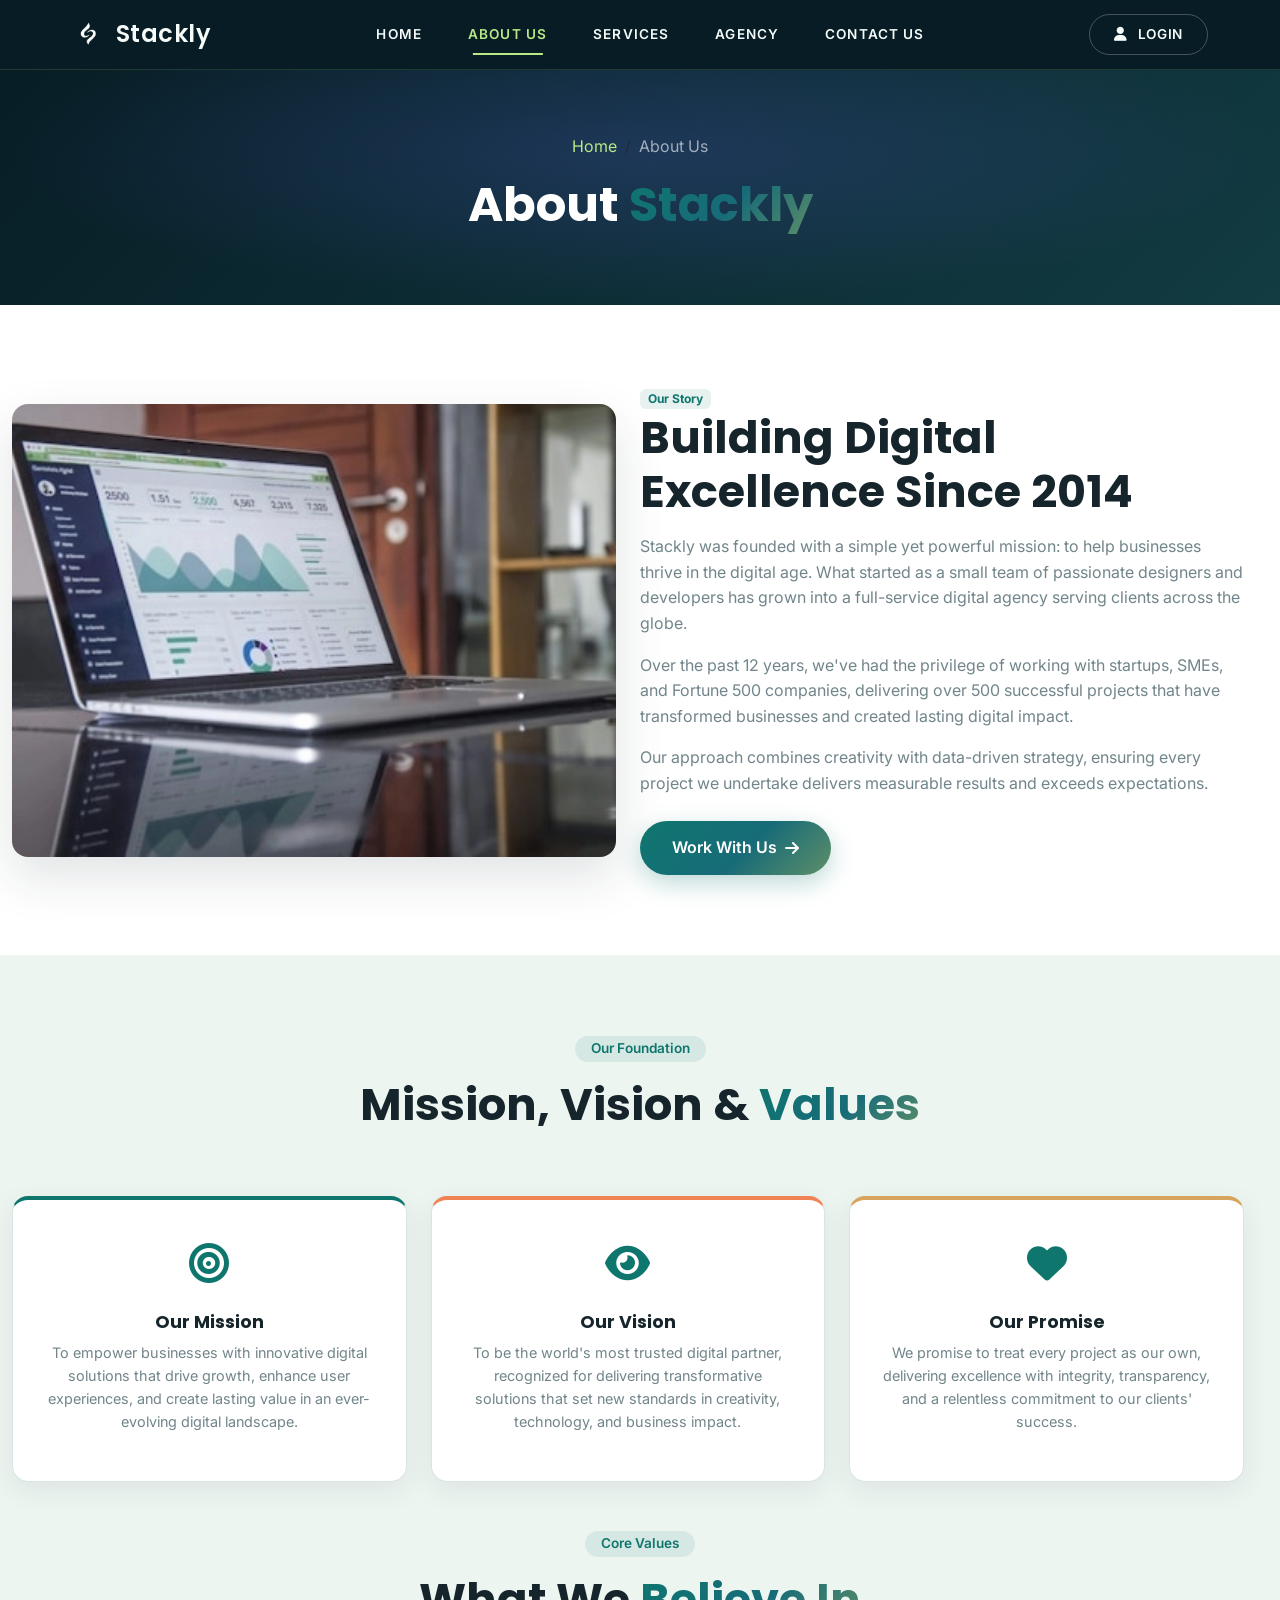
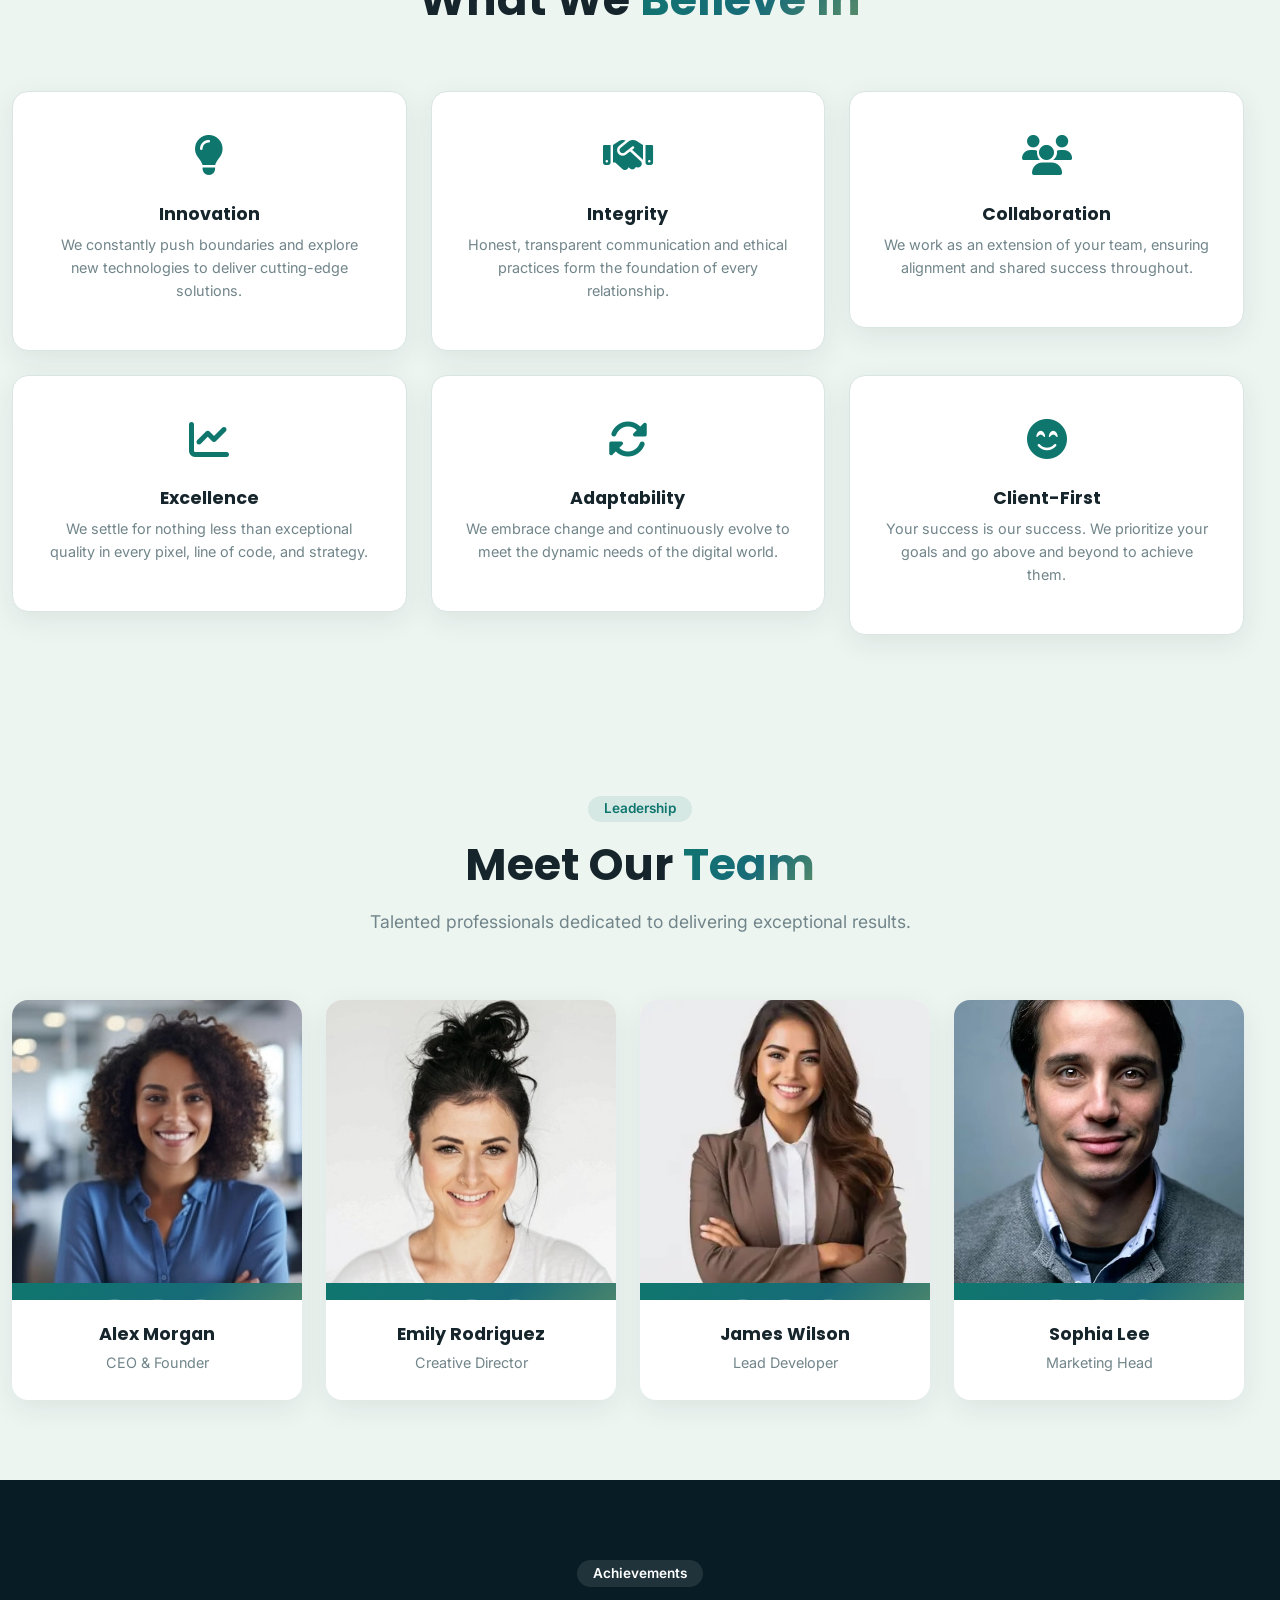
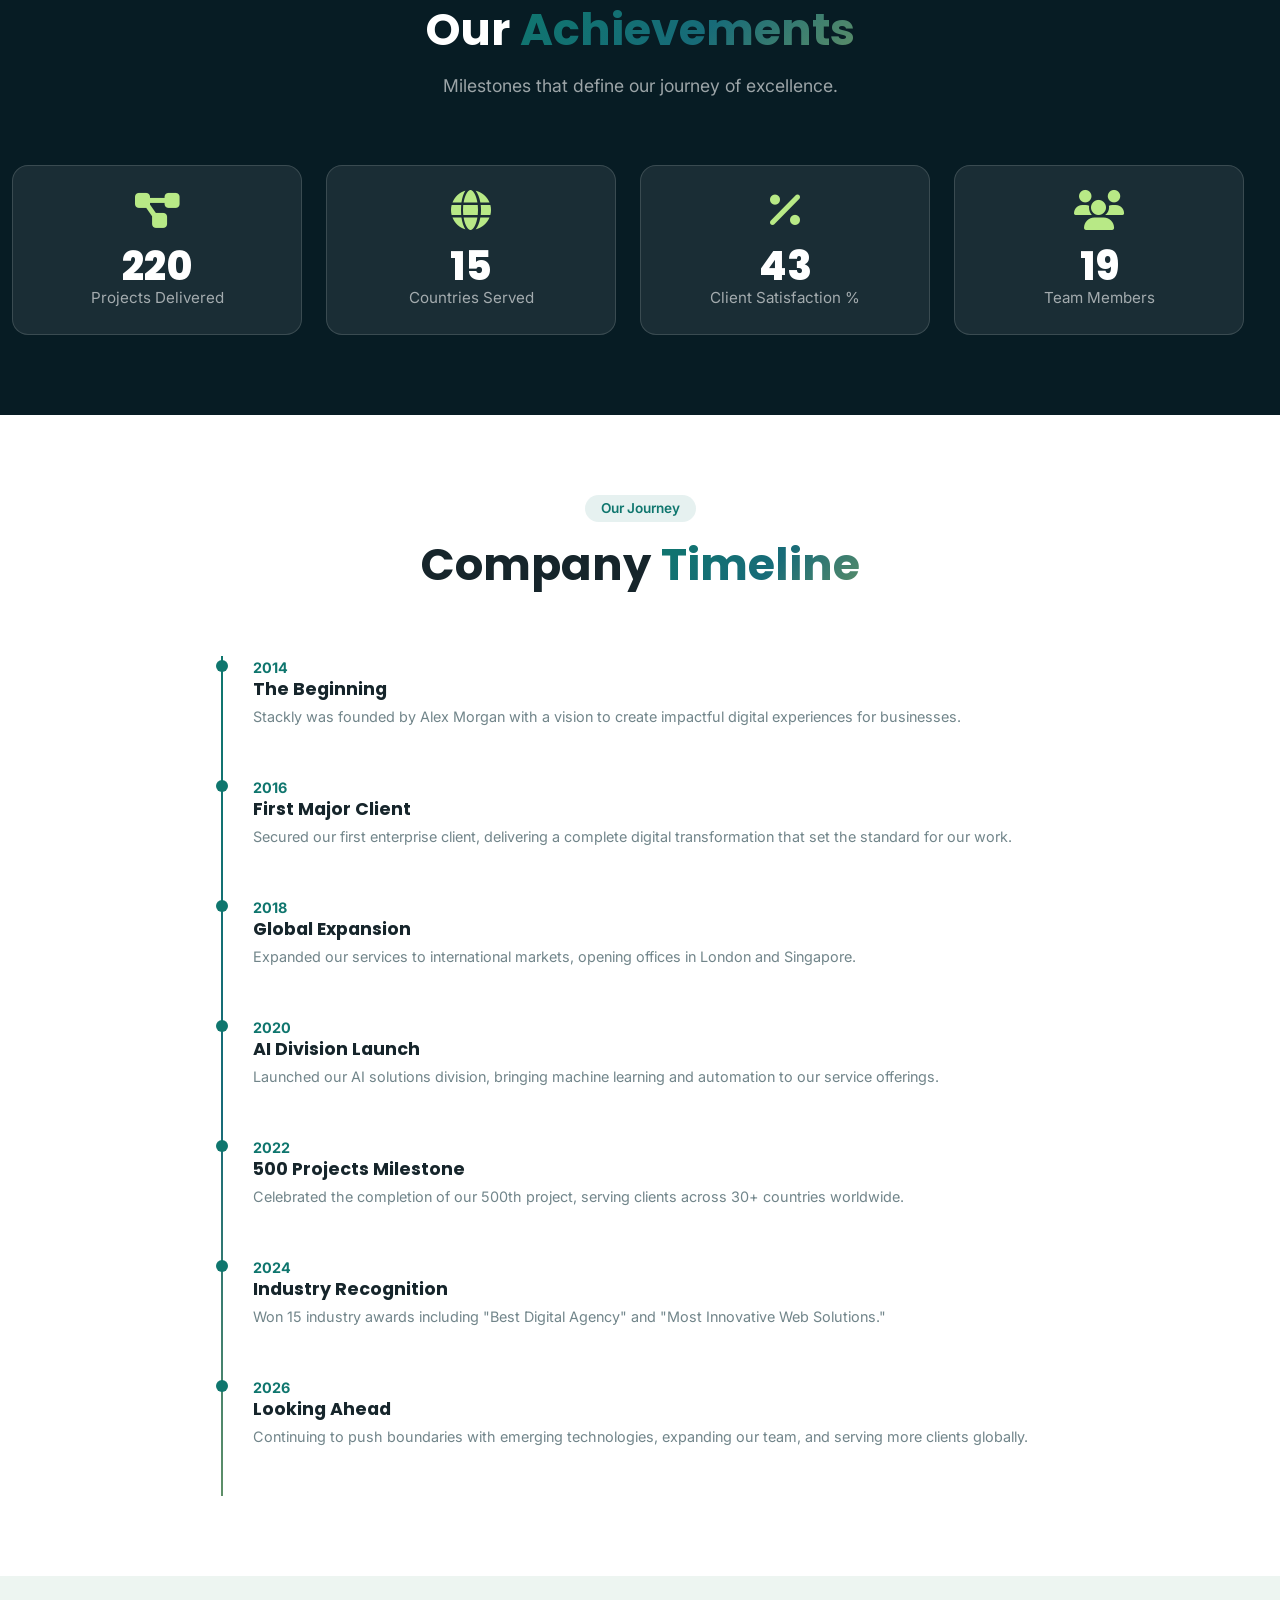
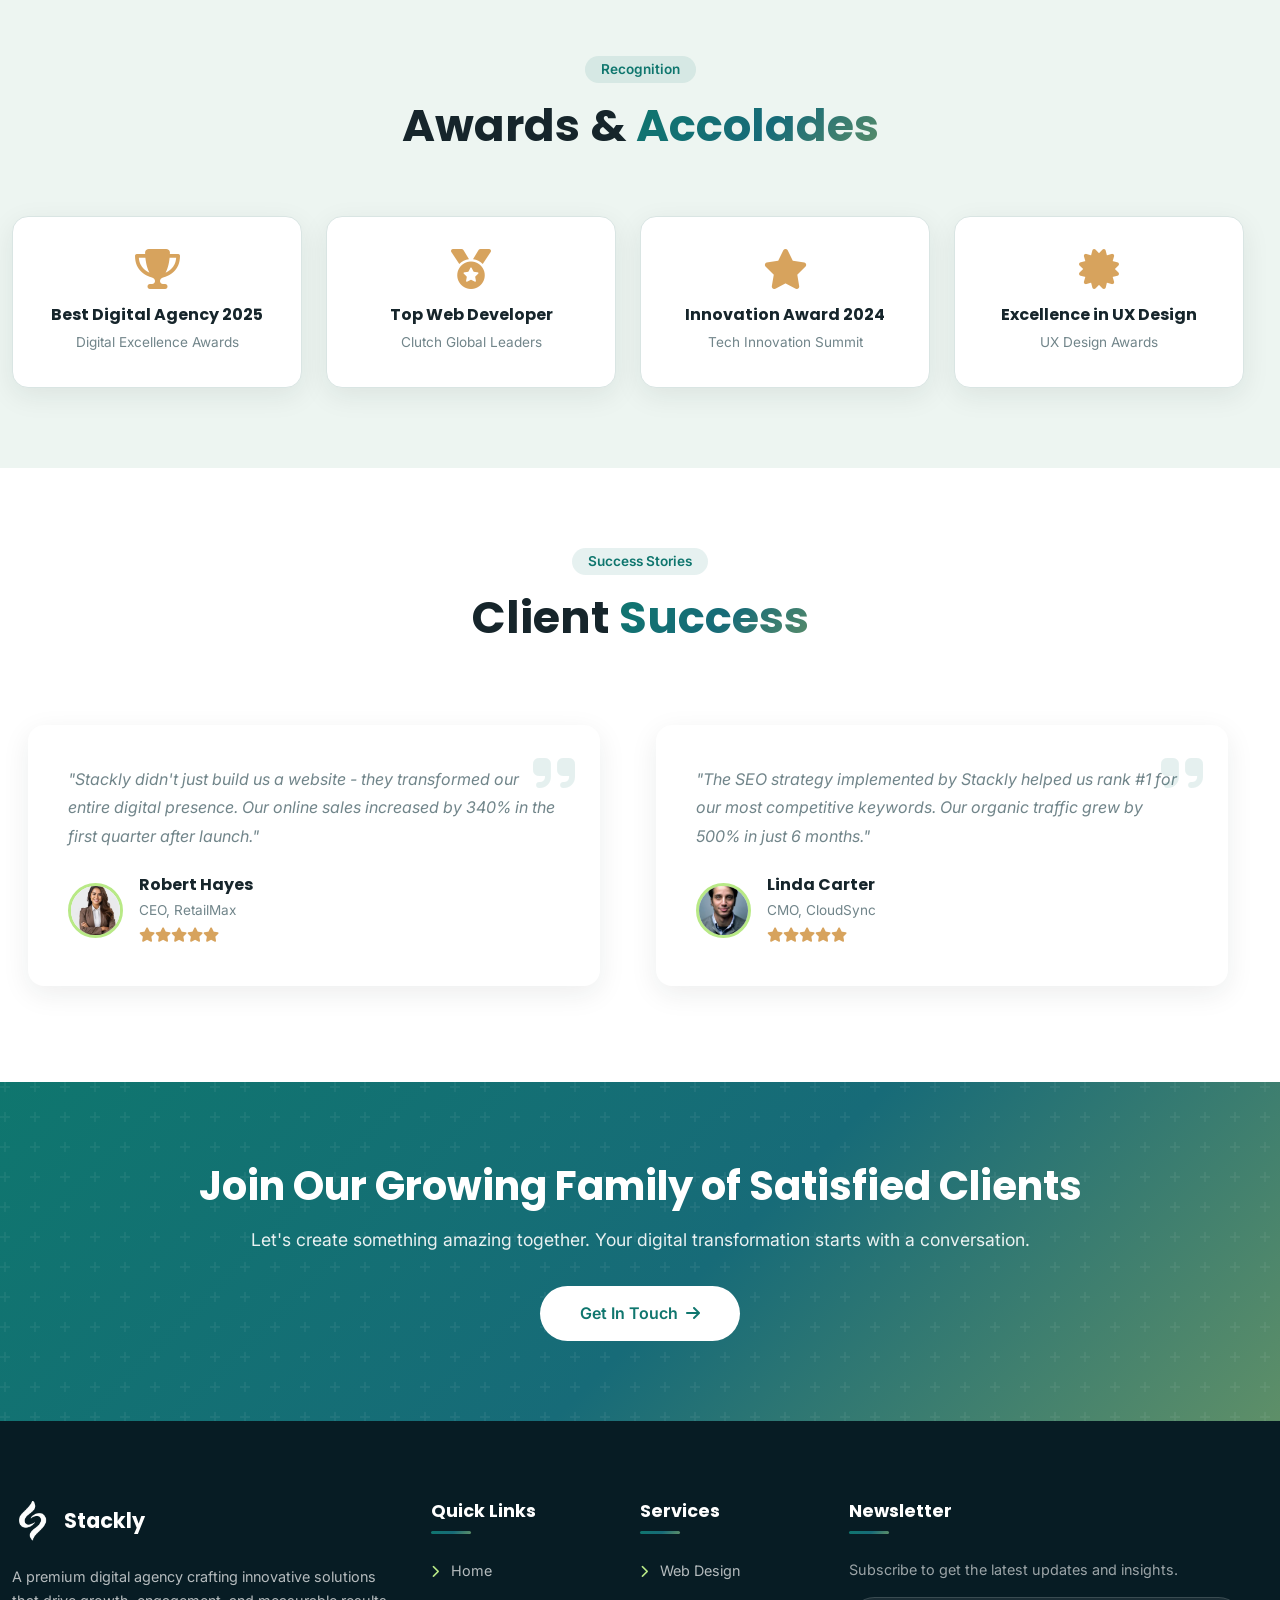
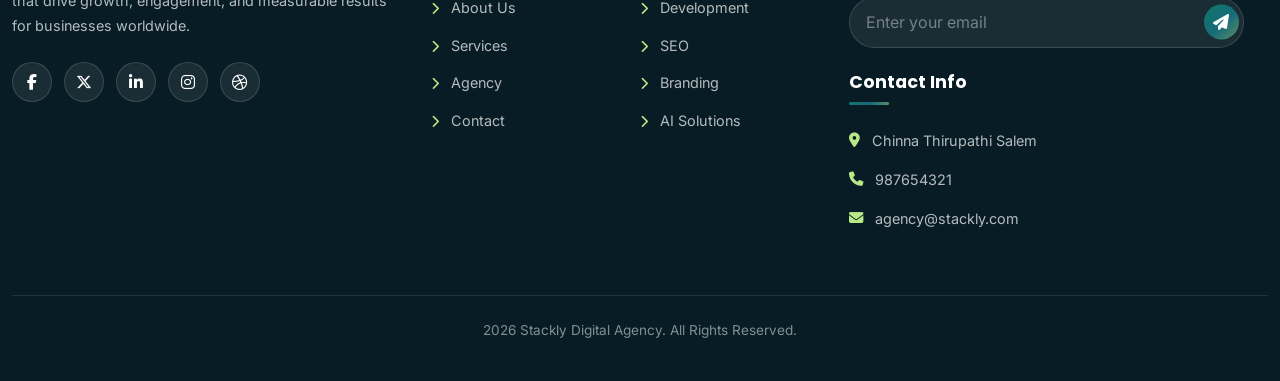
==== about.html @ e08be0d4 "Add files via upload" ====
<!DOCTYPE html>
<html lang="en">
<head>
  <meta charset="UTF-8">
  <meta name="viewport" content="width=device-width, initial-scale=1.0">
  <title>About Us - Stackly Digital Agency</title>
  <meta name="description" content="Learn about Stackly Digital Agency - our story, mission, vision, values, and the team behind our success.">
  <link rel="preconnect" href="https://fonts.googleapis.com">
  <link rel="preconnect" href="https://fonts.gstatic.com" crossorigin>
  <link href="https://fonts.googleapis.com/css2?family=Inter:wght@300;400;500;600;700&family=Poppins:wght@400;500;600;700;800;900&display=swap" rel="stylesheet">
  <link href="https://cdn.jsdelivr.net/npm/bootstrap@5.3.2/dist/css/bootstrap.min.css" rel="stylesheet">
  <link rel="stylesheet" href="https://cdnjs.cloudflare.com/ajax/libs/font-awesome/6.5.1/css/all.min.css">
  <link rel="stylesheet" href="style.css">
  <link rel="stylesheet" href="responsive.css">
  <link rel="stylesheet" href="header.css">
<!-- <base target="_blank"> -->
</head>
<body>

  <!-- Preloader -->
  <div class="preloader">
    <div class="preloader-spinner"></div>
    <div class="preloader-text">STACKLY</div>
  </div>

  <!-- Scroll Progress Bar -->
  <div class="scroll-progress" style="position:fixed;top:0;left:0;height:3px;background:var(--gradient-1);z-index:1001;width:0%;transition:width 0.1s;"></div>

  <!-- Navigation -->
  <header class="site-header" id="siteHeader">
  <div class="header-container">
    <!-- Logo -->
    <a href="index.html" class="header-logo">
      <img src="logoo.webp" alt="Stackly Logo">
      <span class="header-logo-text">Stackly</span>
    </a>

    <!-- Desktop Navigation -->
     <nav class="desktop-nav-wrapper">
      <ul class="header-nav">
        <li class="header-nav-item"><a href="index.html" class="header-nav-link">Home</a></li>
        <li class="header-nav-item"><a href="about.html" class="header-nav-link">About Us</a></li>
        <li class="header-nav-item"><a href="service.html" class="header-nav-link">Services</a></li>
        <!-- <li class="header-nav-item"><a href="blog.html" class="header-nav-link">Blog</a></li> -->
                <li class="header-nav-item"><a href="agency.html" class="header-nav-link">Agency</a></li>

        <li class="header-nav-item"><a href="contact.html" class="header-nav-link">Contact Us</a></li>
      </ul>
    </nav>

    <!-- Right Side: Email + Login -->
    <div class="header-right">
      <!-- <a href="404.html" class="header-email">
        <i class="fas fa-envelope"></i>
        <span>info@stackly.com</span>
      </a> -->
      <a href="login.html" class="header-login">
        <i class="fas fa-user"></i>
        <span>Login</span>
      </a>
    </div>

    <!-- Hamburger Button -->
    <button class="hamburger-btn" id="hamburgerBtn" aria-label="Open Menu" aria-expanded="false">
      <span></span>
      <span></span>
      <span></span>
    </button>
  </div>
</header>

<!-- Mobile Overlay -->
<div class="mobile-overlay" id="mobileOverlay"></div>

<!-- Mobile Navigation Panel -->
<aside class="mobile-nav" id="mobileNav" aria-hidden="true">
  <div class="mobile-nav-header">
    <a href="index.html" class="mobile-nav-logo">
      <img src="logoo.webp" alt="Stackly Logo">
      <span>Stackly</span>
    </a>
    <button class="mobile-nav-close" id="mobileNavClose" aria-label="Close Menu">
      <i class="fas fa-times"></i>
    </button>
  </div>
   <ul class="mobile-nav-list">
    <li class="mobile-nav-item"><a href="index.html" class="mobile-nav-link">Home</a></li>
    <li class="mobile-nav-item"><a href="about.html" class="mobile-nav-link">About Us</a></li>
    <li class="mobile-nav-item"><a href="service.html" class="mobile-nav-link">Services</a></li>
    <li class="mobile-nav-item"><a href="agency.html" class="mobile-nav-link">Agency</a></li>
    <li class="mobile-nav-item"><a href="contact.html" class="mobile-nav-link">Contact Us</a></li>
  </ul>
  <div class="mobile-nav-actions">
    <!-- <a href="404.html" class="mobile-nav-email">
      <i class="fas fa-envelope"></i>
      <span>info@stackly.com</span>
    </a> -->
    <a href="login.html" class="mobile-nav-login">
      <i class="fas fa-user"></i>
      <span>Login</span>
    </a>
  </div>
</aside>

  <!-- Page Header -->
  <section class="page-header">
    <div class="container">
      <nav aria-label="breadcrumb">
        <ol class="breadcrumb">
          <li class="breadcrumb-item"><a href="index.html">Home</a></li>
          <li class="breadcrumb-item active" aria-current="page">About Us</li>
        </ol>
      </nav>
      <h1>About <span class="text-gradient">Stackly</span></h1>
    </div>
  </section>

  <!-- Company Story Section -->
  <section class="about-story section-padding">
    <div class="container">
      <div class="row align-items-center">
        <div class="col-lg-6 reveal-left">
          <div class="story-img">
            <img src="2img.webp" alt="Our Team Working">
          </div>
        </div>
        <div class="col-lg-6 reveal-right">
          <span class="badge">Our Story</span>
          <h2 class="section-title" style="text-align:left;">Building Digital Excellence Since 2014</h2>
          <p style="color:var(--gray);margin-bottom:1rem;">Stackly was founded with a simple yet powerful mission: to help businesses thrive in the digital age. What started as a small team of passionate designers and developers has grown into a full-service digital agency serving clients across the globe.</p>
          <p style="color:var(--gray);margin-bottom:1rem;">Over the past 12 years, we've had the privilege of working with startups, SMEs, and Fortune 500 companies, delivering over 500 successful projects that have transformed businesses and created lasting digital impact.</p>
          <p style="color:var(--gray);margin-bottom:1.5rem;">Our approach combines creativity with data-driven strategy, ensuring every project we undertake delivers measurable results and exceeds expectations.</p>
          <a href="404.html" class="btn-primary-glow ripple">Work With Us <i class="fas fa-arrow-right"></i></a>
        </div>
      </div>
    </div>
  </section>

  <!-- Mission, Vision, Values -->
  <section class="section-padding" style="background:var(--light);">
    <div class="container">
      <div class="section-header reveal">
        <span class="badge">Our Foundation</span>
        <h2 class="section-title">Mission, Vision & <span class="text-gradient">Values</span></h2>
      </div>
      <div class="row g-4 mb-5">
        <div class="col-md-4 reveal">
          <div class="values-card" style="border-top:4px solid var(--primary);">
            <div class="value-icon"><i class="fas fa-bullseye"></i></div>
            <h4>Our Mission</h4>
            <p>To empower businesses with innovative digital solutions that drive growth, enhance user experiences, and create lasting value in an ever-evolving digital landscape.</p>
          </div>
        </div>
        <div class="col-md-4 reveal">
          <div class="values-card" style="border-top:4px solid var(--accent);">
            <div class="value-icon"><i class="fas fa-eye"></i></div>
            <h4>Our Vision</h4>
            <p>To be the world's most trusted digital partner, recognized for delivering transformative solutions that set new standards in creativity, technology, and business impact.</p>
          </div>
        </div>
        <div class="col-md-4 reveal">
          <div class="values-card" style="border-top:4px solid var(--secondary);">
            <div class="value-icon"><i class="fas fa-heart"></i></div>
            <h4>Our Promise</h4>
            <p>We promise to treat every project as our own, delivering excellence with integrity, transparency, and a relentless commitment to our clients' success.</p>
          </div>
        </div>
      </div>
      <div class="section-header reveal">
        <span class="badge">Core Values</span>
        <h2 class="section-title">What We <span class="text-gradient">Believe In</span></h2>
      </div>
      <div class="row g-4 stagger-container">
        <div class="col-md-6 col-lg-4 stagger-item">
          <div class="values-card">
            <div class="value-icon"><i class="fas fa-lightbulb"></i></div>
            <h4>Innovation</h4>
            <p>We constantly push boundaries and explore new technologies to deliver cutting-edge solutions.</p>
          </div>
        </div>
        <div class="col-md-6 col-lg-4 stagger-item">
          <div class="values-card">
            <div class="value-icon"><i class="fas fa-handshake"></i></div>
            <h4>Integrity</h4>
            <p>Honest, transparent communication and ethical practices form the foundation of every relationship.</p>
          </div>
        </div>
        <div class="col-md-6 col-lg-4 stagger-item">
          <div class="values-card">
            <div class="value-icon"><i class="fas fa-users"></i></div>
            <h4>Collaboration</h4>
            <p>We work as an extension of your team, ensuring alignment and shared success throughout.</p>
          </div>
        </div>
        <div class="col-md-6 col-lg-4 stagger-item">
          <div class="values-card">
            <div class="value-icon"><i class="fas fa-chart-line"></i></div>
            <h4>Excellence</h4>
            <p>We settle for nothing less than exceptional quality in every pixel, line of code, and strategy.</p>
          </div>
        </div>
        <div class="col-md-6 col-lg-4 stagger-item">
          <div class="values-card">
            <div class="value-icon"><i class="fas fa-sync-alt"></i></div>
            <h4>Adaptability</h4>
            <p>We embrace change and continuously evolve to meet the dynamic needs of the digital world.</p>
          </div>
        </div>
        <div class="col-md-6 col-lg-4 stagger-item">
          <div class="values-card">
            <div class="value-icon"><i class="fas fa-smile-beam"></i></div>
            <h4>Client-First</h4>
            <p>Your success is our success. We prioritize your goals and go above and beyond to achieve them.</p>
          </div>
        </div>
      </div>
    </div>
  </section>

  <!-- Team Section -->
  <section class="team-section section-padding" id="team">
    <div class="container">
      <div class="section-header reveal">
        <span class="badge">Leadership</span>
        <h2 class="section-title">Meet Our <span class="text-gradient">Team</span></h2>
        <p class="section-subtitle">Talented professionals dedicated to delivering exceptional results.</p>
      </div>
      <div class="row g-4 stagger-container">
        <div class="col-md-6 col-lg-3 stagger-item">
          <div class="team-card">
            <div class="team-img">
              <img src="14.webp" alt="Alex Morgan">
              <div class="team-social">
                <a href="404.html"><i class="fab fa-linkedin-in"></i></a>
                <a href="404.html"><i class="fab fa-x-twitter"></i></a>
                <a href="404.html"><i class="fab fa-dribbble"></i></a>
              </div>
            </div>
            <div class="team-info">
              <h5>Alex Morgan</h5>
              <span>CEO & Founder</span>
            </div>
          </div>
        </div>
        <div class="col-md-6 col-lg-3 stagger-item">
          <div class="team-card">
            <div class="team-img">
              <img src="14img.webp" alt="Emily Rodriguez">
              <div class="team-social">
                <a href="404.html"><i class="fab fa-linkedin-in"></i></a>
                <a href="404.html"><i class="fab fa-x-twitter"></i></a>
                <a href="404.html"><i class="fab fa-dribbble"></i></a>
              </div>
            </div>
            <div class="team-info">
              <h5>Emily Rodriguez</h5>
              <span>Creative Director</span>
            </div>
          </div>
        </div>
        <div class="col-md-6 col-lg-3 stagger-item">
          <div class="team-card">
            <div class="team-img">
              <img src="asha.webp" alt="James Wilson">
              <div class="team-social">
                <a href="404.html"><i class="fab fa-linkedin-in"></i></a>
                <a href="404.html"><i class="fab fa-x-twitter"></i></a>
                <a href="404.html"><i class="fab fa-github"></i></a>
              </div>
            </div>
            <div class="team-info">
              <h5>James Wilson</h5>
              <span>Lead Developer</span>
            </div>
          </div>
        </div>
        <div class="col-md-6 col-lg-3 stagger-item">
          <div class="team-card">
            <div class="team-img">
              <img src="hum2.webp" alt="Sophia Lee">
              <div class="team-social">
                <a href="404.html"><i class="fab fa-linkedin-in"></i></a>
                <a href="404.html"><i class="fab fa-x-twitter"></i></a>
                <a href="404.html"><i class="fab fa-instagram"></i></a>
              </div>
            </div>
            <div class="team-info">
              <h5>Sophia Lee</h5>
              <span>Marketing Head</span>
            </div>
          </div>
        </div>
        <!-- <div class="col-md-6 col-lg-3 stagger-item">
          <div class="team-card">
            <div class="team-img">
              <img src="18.webp" alt="Marcus Johnson">
              <div class="team-social">
                <a href="404.html"><i class="fab fa-linkedin-in"></i></a>
                <a href="404.html"><i class="fab fa-twitter"></i></a>
                <a href="404.html"><i class="fab fa-github"></i></a>
              </div>
            </div>
            <div class="team-info">
              <h5>Marcus Johnson</h5>
              <span>Backend Architect</span>
            </div>
          </div>
        </div>
        <div class="col-md-6 col-lg-3 stagger-item">
          <div class="team-card">
            <div class="team-img">
              <img src="https://images.unsplash.com/photo-1438761681033-6461ffad8d80?w=300&h=400&fit=crop" alt="Olivia Chen">
              <div class="team-social">
                <a href="404.html"><i class="fab fa-linkedin-in"></i></a>
                <a href="404.html"><i class="fab fa-twitter"></i></a>
                <a href="404.html"><i class="fab fa-dribbble"></i></a>
              </div>
            </div>
            <div class="team-info">
              <h5>Olivia Chen</h5>
              <span>UX Researcher</span>
            </div>
          </div>
        </div>
        <div class="col-md-6 col-lg-3 stagger-item">
          <div class="team-card">
            <div class="team-img">
              <img src="https://images.unsplash.com/photo-1506794778202-cad84cf45f1d?w=300&h=400&fit=crop" alt="Daniel Kim">
              <div class="team-social">
                <a href="404.html"><i class="fab fa-linkedin-in"></i></a>
                <a href="404.html"><i class="fab fa-twitter"></i></a>
                <a href="404.html"><i class="fab fa-youtube"></i></a>
              </div>
            </div>
            <div class="team-info">
              <h5>Daniel Kim</h5>
              <span>SEO Specialist</span>
            </div>
          </div>
        </div>
        <div class="col-md-6 col-lg-3 stagger-item">
          <div class="team-card">
            <div class="team-img">
              <img src="https://images.unsplash.com/photo-1534528741775-53994a69daeb?w=300&h=400&fit=crop" alt="Ava Martinez">
              <div class="team-social">
                <a href="404.html"><i class="fab fa-linkedin-in"></i></a>
                <a href="404.html"><i class="fab fa-twitter"></i></a>
                <a href="404.html"><i class="fab fa-instagram"></i></a>
              </div>
            </div>
            <div class="team-info">
              <h5>Ava Martinez</h5>
              <span>Content Strategist</span>
            </div>
          </div>
        </div>
      </div> -->
    </div>
  </section>

  <!-- Achievements Section -->
  <section class="section-padding" style="background:var(--darker);color:white;">
    <div class="container">
      <div class="section-header reveal">
        <span class="badge" style="background:rgba(255,255,255,0.1);color:white;">Achievements</span>
        <h2 class="section-title">Our <span class="text-gradient">Achievements</span></h2>
        <p class="section-subtitle" style="color:rgba(255,255,255,0.6);">Milestones that define our journey of excellence.</p>
      </div>
      <div class="row g-4 stagger-container">
        <div class="col-md-6 col-lg-3 stagger-item">
          <div class="text-center p-4" style="background:var(--glass);border:1px solid var(--glass-border);border-radius:var(--radius);">
            <i class="fas fa-project-diagram" style="font-size:2.5rem;color:var(--primary-light);margin-bottom:1rem;"></i>
            <div class="stat-number counter" data-target="500" style="font-size:2.5rem;">0</div>
            <div style="color:rgba(255,255,255,0.6);font-size:0.95rem;">Projects Delivered</div>
          </div>
        </div>
        <div class="col-md-6 col-lg-3 stagger-item">
          <div class="text-center p-4" style="background:var(--glass);border:1px solid var(--glass-border);border-radius:var(--radius);">
            <i class="fas fa-globe" style="font-size:2.5rem;color:var(--primary-light);margin-bottom:1rem;"></i>
            <div class="stat-number counter" data-target="35" style="font-size:2.5rem;">0</div>
            <div style="color:rgba(255,255,255,0.6);font-size:0.95rem;">Countries Served</div>
          </div>
        </div>
        <div class="col-md-6 col-lg-3 stagger-item">
          <div class="text-center p-4" style="background:var(--glass);border:1px solid var(--glass-border);border-radius:var(--radius);">
            <i class="fas fa-percentage" style="font-size:2.5rem;color:var(--primary-light);margin-bottom:1rem;"></i>
            <div class="stat-number counter" data-target="98" style="font-size:2.5rem;">0</div>
            <div style="color:rgba(255,255,255,0.6);font-size:0.95rem;">Client Satisfaction %</div>
          </div>
        </div>
        <div class="col-md-6 col-lg-3 stagger-item">
          <div class="text-center p-4" style="background:var(--glass);border:1px solid var(--glass-border);border-radius:var(--radius);">
            <i class="fas fa-users" style="font-size:2.5rem;color:var(--primary-light);margin-bottom:1rem;"></i>
            <div class="stat-number counter" data-target="45" style="font-size:2.5rem;">0</div>
            <div style="color:rgba(255,255,255,0.6);font-size:0.95rem;">Team Members</div>
          </div>
        </div>
      </div>
    </div>
  </section>

  <!-- Company Timeline -->
  <section class="section-padding" style="background:white;">
    <div class="container">
      <div class="section-header reveal">
        <span class="badge">Our Journey</span>
        <h2 class="section-title">Company <span class="text-gradient">Timeline</span></h2>
      </div>
      <div class="row justify-content-center">
        <div class="col-lg-8">
          <div class="timeline-about">
            <div class="timeline-about-item reveal">
              <div class="year">2014</div>
              <h5>The Beginning</h5>
              <p>Stackly was founded by Alex Morgan with a vision to create impactful digital experiences for businesses.</p>
            </div>
            <div class="timeline-about-item reveal">
              <div class="year">2016</div>
              <h5>First Major Client</h5>
              <p>Secured our first enterprise client, delivering a complete digital transformation that set the standard for our work.</p>
            </div>
            <div class="timeline-about-item reveal">
              <div class="year">2018</div>
              <h5>Global Expansion</h5>
              <p>Expanded our services to international markets, opening offices in London and Singapore.</p>
            </div>
            <div class="timeline-about-item reveal">
              <div class="year">2020</div>
              <h5>AI Division Launch</h5>
              <p>Launched our AI solutions division, bringing machine learning and automation to our service offerings.</p>
            </div>
            <div class="timeline-about-item reveal">
              <div class="year">2022</div>
              <h5>500 Projects Milestone</h5>
              <p>Celebrated the completion of our 500th project, serving clients across 30+ countries worldwide.</p>
            </div>
            <div class="timeline-about-item reveal">
              <div class="year">2024</div>
              <h5>Industry Recognition</h5>
              <p>Won 15 industry awards including "Best Digital Agency" and "Most Innovative Web Solutions."</p>
            </div>
            <div class="timeline-about-item reveal">
              <div class="year">2026</div>
              <h5>Looking Ahead</h5>
              <p>Continuing to push boundaries with emerging technologies, expanding our team, and serving more clients globally.</p>
            </div>
          </div>
        </div>
      </div>
    </div>
  </section>

  <!-- Awards Section -->
  <section class="section-padding" style="background:var(--light);">
    <div class="container">
      <div class="section-header reveal">
        <span class="badge">Recognition</span>
        <h2 class="section-title">Awards & <span class="text-gradient">Accolades</span></h2>
      </div>
      <div class="row g-4 stagger-container">
        <div class="col-md-6 col-lg-3 stagger-item">
          <div class="award-card">
            <i class="fas fa-trophy"></i>
            <h5>Best Digital Agency 2025</h5>
            <span>Digital Excellence Awards</span>
          </div>
        </div>
        <div class="col-md-6 col-lg-3 stagger-item">
          <div class="award-card">
            <i class="fas fa-medal"></i>
            <h5>Top Web Developer</h5>
            <span>Clutch Global Leaders</span>
          </div>
        </div>
        <div class="col-md-6 col-lg-3 stagger-item">
          <div class="award-card">
            <i class="fas fa-star"></i>
            <h5>Innovation Award 2024</h5>
            <span>Tech Innovation Summit</span>
          </div>
        </div>
        <div class="col-md-6 col-lg-3 stagger-item">
          <div class="award-card">
            <i class="fas fa-certificate"></i>
            <h5>Excellence in UX Design</h5>
            <span>UX Design Awards</span>
          </div>
        </div>
      </div>
    </div>
  </section>

  <!-- Client Success Section -->
  <section class="section-padding" style="background:white;">
    <div class="container">
      <div class="section-header reveal">
        <span class="badge">Success Stories</span>
        <h2 class="section-title">Client <span class="text-gradient">Success</span></h2>
      </div>
      <div class="row g-4 stagger-container">
        <div class="col-md-6 stagger-item">
          <div class="testimonial-card">
            <i class="fas fa-quote-right quote-icon"></i>
            <p>"Stackly didn't just build us a website - they transformed our entire digital presence. Our online sales increased by 340% in the first quarter after launch."</p>
            <div class="testimonial-author">
              <img src="asha.webp" alt="Client">
              <div>
                <h5>Robert Hayes</h5>
                <span>CEO, RetailMax</span>
                <div class="rating"><i class="fas fa-star"></i><i class="fas fa-star"></i><i class="fas fa-star"></i><i class="fas fa-star"></i><i class="fas fa-star"></i></div>
              </div>
            </div>
          </div>
        </div>
        <div class="col-md-6 stagger-item">
          <div class="testimonial-card">
            <i class="fas fa-quote-right quote-icon"></i>
            <p>"The SEO strategy implemented by Stackly helped us rank #1 for our most competitive keywords. Our organic traffic grew by 500% in just 6 months."</p>
            <div class="testimonial-author">
              <img src="hum2.webp" alt="Client">
              <div>
                <h5>Linda Carter</h5>
                <span>CMO, CloudSync</span>
                <div class="rating"><i class="fas fa-star"></i><i class="fas fa-star"></i><i class="fas fa-star"></i><i class="fas fa-star"></i><i class="fas fa-star"></i></div>
              </div>
            </div>
          </div>
        </div>
      </div>
    </div>
  </section>

  <!-- CTA Banner -->
  <section class="cta-banner">
    <div class="container">
      <div class="cta-content reveal">
        <h2>Join Our Growing Family of Satisfied Clients</h2>
        <p>Let's create something amazing together. Your digital transformation starts with a conversation.</p>
        <a href="contact.html" class="btn-cta-white ripple">
          <span>Get In Touch</span>
          <i class="fas fa-arrow-right"></i>
        </a>
      </div>
    </div>
  </section>

  <!-- Footer -->
  <footer class="footer">
    <div class="container">
      <div class="row">
        <div class="col-lg-4 col-md-6 mb-4 mb-lg-0">
          <a href="index.html" class="footer-brand">
            <img src="logoo.webp" alt="Stackly Logo">
            <span>Stackly</span>
          </a>
          <p class="footer-desc">A premium digital agency crafting innovative solutions that drive growth, engagement, and measurable results for businesses worldwide.</p>
          <div class="footer-social">
            <a href="404.html" aria-label="Facebook"><i class="fab fa-facebook-f"></i></a>
            <a href="404.html" aria-label="Twitter"><i class="fab fa-x-twitter"></i></a>
            <a href="404.html" aria-label="LinkedIn"><i class="fab fa-linkedin-in"></i></a>
            <a href="404.html" aria-label="Instagram"><i class="fab fa-instagram"></i></a>
            <a href="404.html" aria-label="Dribbble"><i class="fab fa-dribbble"></i></a>
          </div>
        </div>
        <div class="col-lg-2 col-md-6 mb-4 mb-lg-0">
          <h5>Quick Links</h5>
          <ul class="footer-links">
            <li><a href="index.html"><i class="fas fa-chevron-right"></i> Home</a></li>
            <li><a href="about.html"><i class="fas fa-chevron-right"></i> About Us</a></li>
            <li><a href="service.html"><i class="fas fa-chevron-right"></i> Services</a></li>
            <li><a href="agency.html"><i class="fas fa-chevron-right"></i> Agency</a></li>
            <li><a href="contact.html"><i class="fas fa-chevron-right"></i> Contact</a></li>
          </ul>
        </div>
        <div class="col-lg-2 col-md-6 mb-4 mb-lg-0">
          <h5>Services</h5>
          <ul class="footer-links">
            <li><a href="404.html"><i class="fas fa-chevron-right"></i> Web Design</a></li>
            <li><a href="404.html"><i class="fas fa-chevron-right"></i> Development</a></li>
            <li><a href="404.html"><i class="fas fa-chevron-right"></i> SEO</a></li>
            <li><a href="404.html"><i class="fas fa-chevron-right"></i> Branding</a></li>
            <li><a href="404.html"><i class="fas fa-chevron-right"></i> AI Solutions</a></li>
          </ul>
        </div>
        <div class="col-lg-4 col-md-6">
          <h5>Newsletter</h5>
          <p style="font-size:0.9rem;color:rgba(255,255,255,0.6);margin-bottom:1rem;">Subscribe to get the latest updates and insights.</p>
          <form class="newsletter-form" action="404.html" method="get">
            <input type="email" placeholder="Enter your email" required>
            <button type="submit" aria-label="Subscribe"><i class="fas fa-paper-plane"></i></button>
          </form>
          <h5 style="margin-top:1.5rem;">Contact Info</h5>
            <ul class="footer-links footer-contact">
            <li><i class="fas fa-map-marker-alt"></i> Chinna Thirupathi Salem</li>
            <li><i class="fas fa-phone"></i>987654321</li>
            <li><i class="fas fa-envelope"></i> agency@stackly.com</li>
          </ul>
        </div>
      </div>
      <div class="footer-bottom">
        <p> 2026 Stackly Digital Agency. All Rights Reserved.</p>
      </div>
    </div>
  </footer>

  <button class="back-to-top" aria-label="Back to Top"><i class="fas fa-arrow-up"></i></button>

  <script src="https://cdn.jsdelivr.net/npm/bootstrap@5.3.2/dist/js/bootstrap.bundle.min.js"></script>
  <script src="script.js"></script>
</body>
</html>
---- style.css ----
/* ============================================
   DIGITAL AGENCY - PREMIUM STYLES
   ============================================ */

/* CSS Variables & Theme */
:root {
  --primary: #6366f1;
  --primary-dark: #4f46e5;
  --primary-light: #818cf8;
  --secondary: #f59e0b;
  --accent: #ec4899;
  --dark: #0f172a;
  --darker: #020617;
  --light: #f8fafc;
  --gray: #64748b;
  --gray-light: #e2e8f0;
  --glass: rgba(255, 255, 255, 0.08);
  --glass-border: rgba(255, 255, 255, 0.1);
  --gradient-1: linear-gradient(135deg, #6366f1 0%, #8b5cf6 50%, #ec4899 100%);
  --gradient-2: linear-gradient(135deg, #0f172a 0%, #1e293b 100%);
  --gradient-3: linear-gradient(135deg, #f59e0b 0%, #ec4899 100%);
  --shadow-sm: 0 1px 2px rgba(0,0,0,0.05);
  --shadow: 0 4px 6px -1px rgba(0,0,0,0.1), 0 2px 4px -1px rgba(0,0,0,0.06);
  --shadow-lg: 0 20px 25px -5px rgba(0,0,0,0.1), 0 10px 10px -5px rgba(0,0,0,0.04);
  --shadow-glow: 0 0 40px rgba(99, 102, 241, 0.3);
  --transition: all 0.3s cubic-bezier(0.4, 0, 0.2, 1);
  --radius: 16px;
  --radius-sm: 8px;
  --font-heading: 'Poppins', sans-serif;
  --font-body: 'Inter', sans-serif;
}

/* Reset & Base */
*, *::before, *::after { margin: 0; padding: 0; box-sizing: border-box; }
html { scroll-behavior: smooth; font-size: 16px; }
body {
  font-family: var(--font-body);
  color: var(--dark);
  background: var(--light);
  line-height: 1.6;
  overflow-x: hidden;
}

/* Typography */
h1, h2, h3, h4, h5, h6 { font-family: var(--font-heading); font-weight: 700; line-height: 1.2; }
.text-gradient { background: var(--gradient-1); -webkit-background-clip: text; -webkit-text-fill-color: transparent; background-clip: text; }
.section-title { font-size: 2.5rem; margin-bottom: 1rem; position: relative; }
.section-subtitle { color: var(--gray); font-size: 1.1rem; max-width: 600px; margin: 0 auto 3rem; }

/* ============================================
   PRELOADER
   ============================================ */
.preloader {
  position: fixed; inset: 0; z-index: 99999;
  background: var(--darker);
  display: flex; align-items: center; justify-content: center;
  transition: opacity 0.5s ease, visibility 0.5s ease;
}
.preloader.hidden { opacity: 0; visibility: hidden; }
.preloader-spinner {
  width: 60px; height: 60px;
  border: 3px solid rgba(99, 102, 241, 0.2);
  border-top-color: var(--primary);
  border-radius: 50%;
  animation: spin 1s linear infinite;
}
.preloader-text {
  position: absolute; margin-top: 100px;
  color: var(--primary-light); font-family: var(--font-heading);
  font-size: 1.2rem; letter-spacing: 3px;
  animation: pulse 1.5s ease-in-out infinite;
}
@keyframes spin { to { transform: rotate(360deg); } }
@keyframes pulse { 0%, 100% { opacity: 1; } 50% { opacity: 0.5; } }

/* ============================================
   HERO SECTION
   ============================================ */
.hero {
  display: flex; align-items: center;
  background: var(--darker); overflow: hidden;
}
.hero{
    min-height: calc(100dvh - var(--header-height));
}
.hero-bg {
  position: absolute; inset: 0;
  background: 
    radial-gradient(ellipse at 20% 50%, rgba(99, 102, 241, 0.15) 0%, transparent 50%),
    radial-gradient(ellipse at 80% 20%, rgba(236, 72, 153, 0.1) 0%, transparent 50%),
    radial-gradient(ellipse at 50% 80%, rgba(139, 92, 246, 0.1) 0%, transparent 50%);
}
.hero-particles { position: absolute; inset: 0; overflow: hidden; }
.particle {
  position: absolute; border-radius: 50%;
  background: rgba(99, 102, 241, 0.3);
  animation: float-particle 15s infinite ease-in-out;
}
@keyframes float-particle {
  0%, 100% { transform: translateY(0) translateX(0); }
  25% { transform: translateY(-30px) translateX(20px); }
  50% { transform: translateY(20px) translateX(-20px); }
  75% { transform: translateY(-10px) translateX(30px); }
}
.hero-content { position: relative; z-index: 2; }
.hero-badge {
  display: inline-flex; align-items: center; gap: 0.5rem;
  background: var(--glass); border: 1px solid var(--glass-border);
  padding: 0.5rem 1.2rem; border-radius: 50px; color: var(--primary-light);
  font-size: 0.9rem; margin-bottom: 1.5rem; backdrop-filter: blur(10px);
}
.hero-title {
  font-size: clamp(2.5rem, 5vw, 4.5rem);
  color: white; line-height: 1.1; margin-bottom: 1.5rem;
}
.hero-title .highlight { color: var(--primary-light); }
.hero-desc {
  font-size: 1.15rem; color: rgba(255,255,255,0.7);
  max-width: 500px; margin-bottom: 2rem;
}
.hero-btns { display: flex; gap: 1rem; flex-wrap: wrap; }
.btn-primary-glow {
  background: var(--gradient-1); color: white;
  padding: 0.9rem 2rem; border-radius: 50px;
  font-weight: 600; border: none; text-decoration: none;
  display: inline-flex; align-items: center; gap: 0.5rem;
  box-shadow: 0 4px 20px rgba(99, 102, 241, 0.4);
  transition: var(--transition); position: relative; overflow: hidden;
}
.btn-primary-glow::before {
  content: ''; position: absolute; inset: 0;
  background: linear-gradient(90deg, transparent, rgba(255,255,255,0.2), transparent);
  transform: translateX(-100%); transition: 0.5s;
}
.btn-primary-glow:hover::before { transform: translateX(100%); }
.btn-primary-glow:hover { transform: translateY(-3px); box-shadow: var(--shadow-glow); }
.btn-outline-light {
  background: transparent; color: white;
  padding: 0.9rem 2rem; border-radius: 50px;
  font-weight: 600; border: 2px solid rgba(255,255,255,0.2);
  text-decoration: none; display: inline-flex; align-items: center; gap: 0.5rem;
  transition: var(--transition);
}
.btn-outline-light:hover { background: white; color: var(--dark); border-color: white; }
.hero-visual {
  position: relative; display: flex; align-items: center; justify-content: center;
}
.hero-visual .main-img {
  width: 100%; max-width: 550px; border-radius: var(--radius);
  box-shadow: 0 30px 60px rgba(0,0,0,0.4);
  animation: float-hero 6s ease-in-out infinite;
}
@keyframes float-hero {
  0%, 100% { transform: translateY(0); }
  50% { transform: translateY(-20px); }
}
.hero-float-card {
  position: absolute; background: var(--glass);
  backdrop-filter: blur(20px); border: 1px solid var(--glass-border);
  border-radius: var(--radius-sm); padding: 1rem 1.5rem;
  color: white; animation: float-card 4s ease-in-out infinite;
}
.hero-float-card.card-1 { top: 10%; left: -10%; animation-delay: 0s; }
.hero-float-card.card-2 { bottom: 20%; right: -5%; animation-delay: 2s; }
.hero-float-card.card-3 { top: 50%; right: -15%; animation-delay: 1s; }
@keyframes float-card {
  0%, 100% { transform: translateY(0); }
  50% { transform: translateY(-15px); }
}
.hero-float-card i { font-size: 1.5rem; color: var(--primary-light); margin-bottom: 0.3rem; }
.hero-float-card .num { font-size: 1.3rem; font-weight: 700; }
.hero-float-card .label { font-size: 0.8rem; color: rgba(255,255,255,0.6); }

/* ============================================
   STATS COUNTER
   ============================================ */
.stats-section {
  background: var(--gradient-2); padding: 4rem 0;
  position: relative; overflow: hidden;
}
.stats-section::before {
  content: ''; position: absolute; inset: 0;
  background: url("data:image/svg+xml,%3Csvg width='60' height='60' viewBox='0 0 60 60' xmlns='http://www.w3.org/2000/svg'%3E%3Cg fill='none' fill-rule='evenodd'%3E%3Cg fill='%236366f1' fill-opacity='0.05'%3E%3Cpath d='M36 34v-4h-2v4h-4v2h4v4h2v-4h4v-2h-4zm0-30V0h-2v4h-4v2h4v4h2V6h4V4h-4zM6 34v-4H4v4H0v2h4v4h2v-4h4v-2H6zM6 4V0H4v4H0v2h4v4h2V6h4V4H6z'/%3E%3C/g%3E%3C/g%3E%3C/svg%3E");
}
.stat-item { text-align: center; position: relative; z-index: 1; }
.stat-item i {
  font-size: 2.5rem; color: var(--primary-light); margin-bottom: 1rem;
  display: inline-block;
}
.stat-number {
  font-size: 3rem; font-weight: 800; color: white;
  font-family: var(--font-heading); line-height: 1;
}
.stat-label { color: rgba(255,255,255,0.6); font-size: 0.95rem; margin-top: 0.5rem; }

/* ============================================
   SECTIONS COMMON
   ============================================ */
.section-padding { padding: 5rem 0; }
.section-header { text-align: center; margin-bottom: 4rem; }
.section-header .badge {
  display: inline-block; background: rgba(99, 102, 241, 0.1);
  color: var(--primary); padding: 0.4rem 1rem; border-radius: 50px;
  font-size: 0.85rem; font-weight: 600; margin-bottom: 1rem;
}

/* ============================================
   WHY CHOOSE US
   ============================================ */
.why-us { background: white; }
.feature-card {
  background: white; border-radius: var(--radius);
  padding: 2rem; border: 1px solid var(--gray-light);
  transition: var(--transition); position: relative; overflow: hidden;
}
.feature-card::before {
  content: ''; position: absolute; top: 0; left: 0; width: 100%; height: 4px;
  background: var(--gradient-1); transform: scaleX(0); transition: var(--transition);
}
.feature-card:hover { transform: translateY(-8px); box-shadow: var(--shadow-lg); border-color: transparent; }
.feature-card:hover::before { transform: scaleX(1); }
.feature-card .icon-box {
  width: 60px; height: 60px; border-radius: var(--radius-sm);
  background: var(--gradient-1); display: flex; align-items: center; justify-content: center;
  margin-bottom: 1.5rem; font-size: 1.5rem; color: white;
}
.feature-card h4 { font-size: 1.2rem; margin-bottom: 0.75rem; }
.feature-card p { color: var(--gray); font-size: 0.95rem; }

/* ============================================
   SERVICES
   ============================================ */
.services-section { background: var(--light); }
.service-card {
  background: white; border-radius: var(--radius);
  padding: 2.5rem 2rem; text-align: center;
  border: 1px solid var(--gray-light); transition: var(--transition);
  position: relative; overflow: hidden;
}
.service-card::after {
  content: ''; position: absolute; bottom: 0; left: 0; right: 0; height: 0;
  background: var(--gradient-1); transition: var(--transition); z-index: 0;
}
.service-card:hover::after { height: 100%; }
.service-card:hover { transform: translateY(-10px); box-shadow: var(--shadow-lg); border-color: transparent; }
.service-card:hover * { color: white; position: relative; z-index: 1; }
.service-card:hover .service-icon { background: rgba(255,255,255,0.2); }
.service-card:hover .service-link { color: white !important; }
.service-icon {
  width: 70px; height: 70px; border-radius: 50%;
  background: rgba(99, 102, 241, 0.1); display: flex;
  align-items: center; justify-content: center; margin: 0 auto 1.5rem;
  font-size: 1.8rem; color: var(--primary); transition: var(--transition);
}
.service-card h4 { font-size: 1.3rem; margin-bottom: 0.75rem; }
.service-card p { color: var(--gray); font-size: 0.95rem; margin-bottom: 1.5rem; }
.service-link { color: var(--primary) !important; font-weight: 600; text-decoration: none; transition: var(--transition); }
.service-link i { margin-left: 0.3rem; transition: var(--transition); }
.service-link:hover i { transform: translateX(5px); }

/* ============================================
   PROCESS TIMELINE
   ============================================ */
.process-section { background: var(--darker); position: relative; }
.process-section .section-title, .process-section .section-subtitle { color: white; }
.timeline { position: relative; padding: 2rem 0; }
.timeline::before {
  content: ''; position: absolute; left: 50%; top: 0; bottom: 0;
  width: 2px; background: var(--gradient-1); transform: translateX(-50%);
}
.timeline-item { display: flex; margin-bottom: 3rem; position: relative; }
.timeline-item:nth-child(even) { flex-direction: row-reverse; }
.timeline-content {
  width: 45%; background: var(--glass); backdrop-filter: blur(20px);
  border: 1px solid var(--glass-border); border-radius: var(--radius);
  padding: 2rem; color: white;
}
.timeline-dot {
  position: absolute; left: 50%; transform: translateX(-50%);
  width: 50px; height: 50px; border-radius: 50%;
  background: var(--gradient-1); display: flex;
  align-items: center; justify-content: center;
  font-weight: 700; color: white; font-size: 1.1rem;
  box-shadow: 0 0 20px rgba(99, 102, 241, 0.5); z-index: 2;
}
.timeline-content h4 { margin-bottom: 0.5rem; }
.timeline-content p { color: rgba(255,255,255,0.7); font-size: 0.95rem; }

/* ============================================
   PORTFOLIO
   ============================================ */
.portfolio-section { background: white; }
.portfolio-card {
  position: relative; border-radius: var(--radius); overflow: hidden;
  cursor: pointer; height: 350px;
}
.portfolio-card img { width: 100%; height: 100%; object-fit: cover; transition: var(--transition); }
.portfolio-card:hover img { transform: scale(1.1); }
.portfolio-overlay {
  position: absolute; inset: 0; background: var(--gradient-1);
  opacity: 0; display: flex; flex-direction: column;
  align-items: center; justify-content: center; color: white;
  transition: var(--transition); padding: 2rem; text-align: center;
}
.portfolio-card:hover .portfolio-overlay { opacity: 0.95; }
.portfolio-overlay h4 { font-size: 1.3rem; margin-bottom: 0.5rem; }
.portfolio-overlay p { font-size: 0.9rem; margin-bottom: 1rem; }
.portfolio-overlay .btn-view {
  width: 50px; height: 50px; border-radius: 50%;
  background: white; color: var(--primary); display: flex;
  align-items: center; justify-content: center; font-size: 1.2rem;
  transition: var(--transition);
}
.portfolio-overlay .btn-view:hover { transform: scale(1.1); }

/* ============================================
   TESTIMONIALS
   ============================================ */
.testimonials-section { background: var(--light); }
.testimonial-card {
  background: white; border-radius: var(--radius);
  padding: 2.5rem; box-shadow: var(--shadow); position: relative;
  margin: 1rem; transition: var(--transition);
}
.testimonial-card:hover { transform: translateY(-5px); box-shadow: var(--shadow-lg); }
.testimonial-card .quote-icon {
  position: absolute; top: 1.5rem; right: 1.5rem;
  font-size: 3rem; color: var(--primary); opacity: 0.1;
}
.testimonial-card p { color: var(--gray); font-style: italic; margin-bottom: 1.5rem; line-height: 1.8; }
.testimonial-author { display: flex; align-items: center; gap: 1rem; }
.testimonial-author img {
  width: 55px; height: 55px; border-radius: 50%; object-fit: cover;
  border: 3px solid var(--primary-light);
}
.testimonial-author h5 { font-size: 1rem; margin-bottom: 0.2rem; }
.testimonial-author span { font-size: 0.85rem; color: var(--gray); }
.rating { color: var(--secondary); font-size: 0.9rem; }

/* ============================================
   BRANDS / TRUSTED BY
   ============================================ */
.brands-section { background: white; padding: 3rem 0; }
.brands-track {
  display: flex; gap: 4rem; animation: scroll-brands 30s linear infinite;
  width: max-content;
}
.brands-track:hover { animation-play-state: paused; }
@keyframes scroll-brands { 0% { transform: translateX(0); } 100% { transform: translateX(-50%); } }
.brand-item {
  display: flex; align-items: center; justify-content: center;
  min-width: 150px; height: 60px; opacity: 0.5; transition: var(--transition);
  filter: grayscale(100%);
}
.brand-item:hover { opacity: 1; filter: grayscale(0%); }
.brand-item i { font-size: 2.5rem; color: var(--gray); }
.brand-item span { font-family: var(--font-heading); font-weight: 700; color: var(--gray); font-size: 1.2rem; }
.brands-wrapper { overflow: hidden; position: relative; }
.brands-wrapper::before, .brands-wrapper::after {
  content: ''; position: absolute; top: 0; bottom: 0; width: 100px; z-index: 2; pointer-events: none;
}
.brands-wrapper::before { left: 0; background: linear-gradient(90deg, white, transparent); }
.brands-wrapper::after { right: 0; background: linear-gradient(-90deg, white, transparent); }

/* ============================================
   TEAM
   ============================================ */
.team-section { background: var(--light); }
.team-card {
  background: white; border-radius: var(--radius); overflow: hidden;
  box-shadow: var(--shadow); transition: var(--transition); position: relative;
}
.team-card:hover { transform: translateY(-10px); box-shadow: var(--shadow-lg); }
.team-card .team-img { position: relative; overflow: hidden; height: 300px; }
.team-card .team-img img { width: 100%; height: 100%; object-fit: cover; transition: var(--transition); }
.team-card:hover .team-img img { transform: scale(1.1); }
.team-social {
  position: absolute; bottom: -50px; left: 0; right: 0;
  display: flex; justify-content: center; gap: 0.5rem;
  padding: 1rem; background: var(--gradient-1);
  transition: var(--transition);
}
.team-card:hover .team-social { bottom: 0; }
.team-social a {
  width: 35px; height: 35px; border-radius: 50%;
  background: rgba(255,255,255,0.2); display: flex;
  align-items: center; justify-content: center; color: white;
  text-decoration: none; transition: var(--transition);
}
.team-social a:hover { background: white; color: var(--primary); }
.team-info { padding: 1.5rem; text-align: center; }
.team-info h5 { font-size: 1.1rem; margin-bottom: 0.3rem; }
.team-info span { color: var(--gray); font-size: 0.9rem; }

/* ============================================
   FAQ
   ============================================ */
.faq-section { background: white; }
.accordion-item { border: none; margin-bottom: 1rem; border-radius: var(--radius-sm); overflow: hidden; }
.accordion-button {
  background: var(--light); border: none; border-radius: var(--radius-sm) !important;
  padding: 1.2rem 1.5rem; font-weight: 600; color: var(--dark);
  box-shadow: none !important;
}
.accordion-button:not(.collapsed) {
  background: var(--gradient-1); color: white;
  box-shadow: none !important;
}
.accordion-button:not(.collapsed)::after { filter: brightness(0) invert(1); }
.accordion-body { background: var(--light); padding: 1.5rem; color: var(--gray); }

/* ============================================
   BLOG PREVIEW
   ============================================ */
.blog-preview { background: var(--light); }
.blog-card {
  background: white; border-radius: var(--radius); overflow: hidden;
  box-shadow: var(--shadow); transition: var(--transition);
}
.blog-card:hover { transform: translateY(-8px); box-shadow: var(--shadow-lg); }
.blog-card .blog-img { position: relative; overflow: hidden; height: 220px; }
.blog-card .blog-img img { width: 100%; height: 100%; object-fit: cover; transition: var(--transition); }
.blog-card:hover .blog-img img { transform: scale(1.1); }
.blog-card .blog-category {
  position: absolute; top: 1rem; left: 1rem;
  background: var(--gradient-1); color: white;
  padding: 0.3rem 0.8rem; border-radius: 50px;
  font-size: 0.75rem; font-weight: 600;
}
.blog-card .blog-content { padding: 1.5rem; }
.blog-card .blog-meta { display: flex; gap: 1rem; font-size: 0.8rem; color: var(--gray); margin-bottom: 0.75rem; }
.blog-card h4 { font-size: 1.1rem; margin-bottom: 0.75rem; line-height: 1.4; }
.blog-card p { color: var(--gray); font-size: 0.9rem; margin-bottom: 1rem; }
.blog-card .read-more { color: var(--primary); font-weight: 600; text-decoration: none; font-size: 0.9rem; }
.blog-card .read-more i { margin-left: 0.3rem; transition: var(--transition); }
.blog-card .read-more:hover i { transform: translateX(5px); }

/* ============================================
   CTA BANNER
   ============================================ */
.cta-banner {
  background: var(--gradient-1); padding: 5rem 0; position: relative; overflow: hidden;
}
.cta-banner::before {
  content: ''; position: absolute; inset: 0;
  background: url("data:image/svg+xml,%3Csvg width='60' height='60' viewBox='0 0 60 60' xmlns='http://www.w3.org/2000/svg'%3E%3Cg fill='none' fill-rule='evenodd'%3E%3Cg fill='%23ffffff' fill-opacity='0.05'%3E%3Cpath d='M36 34v-4h-2v4h-4v2h4v4h2v-4h4v-2h-4zm0-30V0h-2v4h-4v2h4v4h2V6h4V4h-4zM6 34v-4H4v4H0v2h4v4h2v-4h4v-2H6zM6 4V0H4v4H0v2h4v4h2V6h4V4H6z'/%3E%3C/g%3E%3C/g%3E%3C/svg%3E");
}
.cta-banner .cta-content { position: relative; z-index: 1; text-align: center; color: white; }
.cta-banner h2 { font-size: 2.5rem; margin-bottom: 1rem; }
.cta-banner p { font-size: 1.1rem; opacity: 0.9; margin-bottom: 2rem; }
.btn-cta-white {
  background: white; color: var(--primary); padding: 0.9rem 2.5rem;
  border-radius: 50px; font-weight: 600; text-decoration: none;
  display: inline-flex; align-items: center; gap: 0.5rem;
  transition: var(--transition); border: none;
}
.btn-cta-white:hover { transform: translateY(-3px); box-shadow: 0 10px 30px rgba(0,0,0,0.2); }

/* ============================================
   ABOUT PAGE
   ============================================ */
.page-header {
  padding: 10rem 0 5rem; background: var(--gradient-2);
  position: relative; overflow: hidden; text-align: center; color: white;
}
.page-header::before {
  content: ''; position: absolute; inset: 0;
  background: radial-gradient(ellipse at center, rgba(99, 102, 241, 0.2) 0%, transparent 70%);
}
.page-header .breadcrumb { background: transparent; justify-content: center; position: relative; z-index: 1; }
.page-header .breadcrumb-item a { color: var(--primary-light); text-decoration: none; }
.page-header .breadcrumb-item.active { color: rgba(255,255,255,0.6); }
.page-header h1 { font-size: 3rem; position: relative; z-index: 1; }

.about-story { background: white; }
.about-story .story-img { border-radius: var(--radius); overflow: hidden; box-shadow: var(--shadow-lg); }
.about-story .story-img img { width: 100%; height: 100%; object-fit: cover; }

.values-card {
  background: white; border-radius: var(--radius); padding: 2rem;
  border: 1px solid var(--gray-light); text-align: center; transition: var(--transition);
}
.values-card:hover { transform: translateY(-5px); box-shadow: var(--shadow-lg); border-color: var(--primary); }
.values-card .value-icon { font-size: 2.5rem; color: var(--primary); margin-bottom: 1rem; }
.values-card h4 { font-size: 1.1rem; margin-bottom: 0.5rem; }
.values-card p { color: var(--gray); font-size: 0.9rem; }

.timeline-about { position: relative; padding-left: 2rem; }
.timeline-about::before {
  content: ''; position: absolute; left: 0; top: 0; bottom: 0;
  width: 2px; background: var(--gradient-1);
}
.timeline-about-item { position: relative; padding-bottom: 2rem; }
.timeline-about-item::before {
  content: ''; position: absolute; left: -2rem; top: 0.3rem;
  width: 12px; height: 12px; border-radius: 50%; background: var(--primary);
  transform: translateX(-5px);
}
.timeline-about-item .year { color: var(--primary); font-weight: 700; font-size: 0.9rem; }
.timeline-about-item h5 { font-size: 1.1rem; margin-bottom: 0.3rem; }
.timeline-about-item p { color: var(--gray); font-size: 0.9rem; }

.award-card {
  background: white; border-radius: var(--radius); padding: 2rem;
  text-align: center; border: 1px solid var(--gray-light); transition: var(--transition);
}
.award-card:hover { border-color: var(--primary); box-shadow: var(--shadow-lg); }
.award-card i { font-size: 2.5rem; color: var(--secondary); margin-bottom: 1rem; }
.award-card h5 { font-size: 1rem; margin-bottom: 0.3rem; }
.award-card span { color: var(--gray); font-size: 0.85rem; }

/* ============================================
   SERVICES PAGE
   ============================================ */
.services-detail { background: white; }
.service-detail-card {
  background: white; border-radius: var(--radius); overflow: hidden;
  border: 1px solid var(--gray-light); transition: var(--transition);
  display: flex; flex-direction: column; height: 100%;
}
.service-detail-card:hover { box-shadow: var(--shadow-lg); border-color: transparent; transform: translateY(-5px); }
.service-detail-card .service-img { height: 200px; overflow: hidden; }
.service-detail-card .service-img img { width: 100%; height: 100%; object-fit: cover; transition: var(--transition); }
.service-detail-card:hover .service-img img { transform: scale(1.1); }
.service-detail-card .service-body { padding: 2rem; flex: 1; display: flex; flex-direction: column; }
.service-detail-card .service-body h4 { font-size: 1.2rem; margin-bottom: 0.75rem; }
.service-detail-card .service-body p { color: var(--gray); font-size: 0.9rem; margin-bottom: 1rem; flex: 1; }
.service-detail-card .service-body ul { list-style: none; padding: 0; margin-bottom: 1.5rem; }
.service-detail-card .service-body ul li { padding: 0.3rem 0; font-size: 0.9rem; color: var(--gray); }
.service-detail-card .service-body ul li i { color: var(--primary); margin-right: 0.5rem; font-size: 0.8rem; }
.service-detail-card .btn-service {
  background: var(--gradient-1); color: white; padding: 0.6rem 1.5rem;
  border-radius: 50px; text-decoration: none; font-weight: 600; font-size: 0.9rem;
  display: inline-block; text-align: center; transition: var(--transition); border: none;
}
.service-detail-card .btn-service:hover { transform: translateY(-2px); box-shadow: 0 5px 15px rgba(99, 102, 241, 0.4); }

/* ============================================
   BLOG PAGE
   ============================================ */
.blog-page { background: var(--light); }
.blog-sidebar { background: white; border-radius: var(--radius); padding: 2rem; box-shadow: var(--shadow); }
.sidebar-widget { margin-bottom: 2rem; }
.sidebar-widget h5 { font-size: 1.1rem; margin-bottom: 1rem; padding-bottom: 0.5rem; border-bottom: 2px solid var(--primary); display: inline-block; }
.search-box { position: relative; }
.search-box input {
  width: 100%; padding: 0.75rem 1rem 0.75rem 2.5rem;
  border: 1px solid var(--gray-light); border-radius: var(--radius-sm);
  outline: none; transition: var(--transition);
}
.search-box input:focus { border-color: var(--primary); box-shadow: 0 0 0 3px rgba(99, 102, 241, 0.1); }
.search-box i { position: absolute; left: 1rem; top: 50%; transform: translateY(-50%); color: var(--gray); }
.category-list { list-style: none; padding: 0; }
.category-list li { padding: 0.5rem 0; border-bottom: 1px solid var(--gray-light); }
.category-list li a { color: var(--gray); text-decoration: none; display: flex; justify-content: space-between; transition: var(--transition); }
.category-list li a:hover { color: var(--primary); }
.category-list li a span { background: var(--light); padding: 0.1rem 0.5rem; border-radius: 50px; font-size: 0.75rem; }
.tag-cloud { display: flex; flex-wrap: wrap; gap: 0.5rem; }
.tag-cloud a {
  background: var(--light); color: var(--gray); padding: 0.3rem 0.8rem;
  border-radius: 50px; font-size: 0.8rem; text-decoration: none; transition: var(--transition);
}
.tag-cloud a:hover { background: var(--primary); color: white; }
.popular-post { display: flex; gap: 1rem; margin-bottom: 1rem; }
.popular-post img { width: 60px; height: 60px; border-radius: var(--radius-sm); object-fit: cover; }
.popular-post h6 { font-size: 0.9rem; margin-bottom: 0.2rem; }
.popular-post span { font-size: 0.75rem; color: var(--gray); }

.pagination .page-link {
  color: var(--primary); border: 1px solid var(--gray-light);
  margin: 0 0.2rem; border-radius: var(--radius-sm); transition: var(--transition);
}
.pagination .page-link:hover, .pagination .page-item.active .page-link { background: var(--primary); color: white; border-color: var(--primary); }

/* ============================================
   AGENCY TOPIC PAGE
   ============================================ */
.topic-section { background: white; }
.topic-hero { background: var(--gradient-2); padding: 8rem 0 4rem; color: white; text-align: center; }
.topic-hero h1 { font-size: 3rem; margin-bottom: 1rem; }
.topic-hero p { color: rgba(255,255,255,0.7); max-width: 600px; margin: 0 auto; }
.infographic-card {
  background: white; border-radius: var(--radius); padding: 2rem;
  border: 1px solid var(--gray-light); text-align: center; transition: var(--transition);
  position: relative; overflow: hidden;
}
.infographic-card::before {
  content: ''; position: absolute; top: 0; left: 0; right: 0; height: 4px;
  background: var(--gradient-3);
}
.infographic-card:hover { transform: translateY(-5px); box-shadow: var(--shadow-lg); }
.infographic-card .info-num { font-size: 2.5rem; font-weight: 800; color: var(--primary); font-family: var(--font-heading); }
.infographic-card .info-label { color: var(--gray); font-size: 0.9rem; }

/* ============================================
   CONTACT PAGE
   ============================================ */
.contact-section { background: var(--light); }
.contact-info-card {
  background: white; border-radius: var(--radius); padding: 2rem;
  box-shadow: var(--shadow); transition: var(--transition); height: 100%;
}
.contact-info-card:hover { transform: translateY(-5px); box-shadow: var(--shadow-lg); }
.contact-info-card .contact-icon {
  width: 60px; height: 60px; border-radius: 50%;
  background: var(--gradient-1); display: flex;
  align-items: center; justify-content: center;
  color: white; font-size: 1.3rem; margin-bottom: 1.5rem;
}
.contact-info-card h5 { font-size: 1.1rem; margin-bottom: 0.5rem; }
.contact-info-card p { color: var(--gray); font-size: 0.9rem; margin-bottom: 0.3rem; }
.contact-form-card {
  background: white; border-radius: var(--radius); padding: 2.5rem;
  box-shadow: var(--shadow-lg);
}
.form-group { margin-bottom: 1.5rem; }
.form-group label { font-weight: 600; font-size: 0.9rem; margin-bottom: 0.5rem; display: block; }
.form-group label .required { color: var(--accent); }
.form-control {
  padding: 0.75rem 1rem; border: 1px solid var(--gray-light);
  border-radius: var(--radius-sm); transition: var(--transition); width: 100%;
  font-family: var(--font-body); font-size: 0.95rem;
}
.form-control:focus { border-color: var(--primary); box-shadow: 0 0 0 3px rgba(99, 102, 241, 0.1); outline: none; }
.form-control.is-invalid { border-color: #ef4444; }
.form-control.is-valid { border-color: #22c55e; }
.invalid-feedback { color: #ef4444; font-size: 0.8rem; margin-top: 0.3rem; display: none; }
.form-control.is-invalid ~ .invalid-feedback { display: block; }
.btn-submit {
  background: var(--gradient-1); color: white; padding: 0.9rem 2rem;
  border-radius: 50px; font-weight: 600; border: none; cursor: pointer;
  width: 100%; transition: var(--transition); font-size: 1rem;
}
.btn-submit:hover { transform: translateY(-2px); box-shadow: 0 8px 20px rgba(99, 102, 241, 0.4); }
.map-container { border-radius: var(--radius); overflow: hidden; height: 400px; }
.map-container iframe { width: 100%; height: 100%; border: none; }
.business-hours { background: white; border-radius: var(--radius); padding: 2rem; box-shadow: var(--shadow); }
.business-hours h5 { margin-bottom: 1rem; }
.hours-list { list-style: none; padding: 0; }
.hours-list li { display: flex; justify-content: space-between; padding: 0.5rem 0; border-bottom: 1px solid var(--gray-light); font-size: 0.9rem; }
.hours-list li:last-child { border-bottom: none; }
.hours-list li .day { font-weight: 600; }
.hours-list li .time { color: var(--gray); }
.hours-list li .time.open { color: #22c55e; font-weight: 600; }

/* ============================================
   FOOTER
   ============================================ */
.footer {
  background: var(--darker); color: rgba(255,255,255,0.7); padding: 5rem 0 0;
}
.footer-brand { display: flex; align-items: center; gap: 0.75rem; margin-bottom: 1.5rem; text-decoration: none; }
.footer-brand img { width: 40px; height: 40px; border-radius: 8px; object-fit: cover; }
.footer-brand span { font-family: var(--font-heading); font-size: 1.3rem; font-weight: 700; color: white; }
.footer-desc { font-size: 0.9rem; line-height: 1.7; margin-bottom: 1.5rem; }
.footer h5 { color: white; font-size: 1.1rem; margin-bottom: 1.5rem; position: relative; padding-bottom: 0.75rem; }
.footer h5::after {
  content: ''; position: absolute; bottom: 0; left: 0;
  width: 40px; height: 3px; background: var(--gradient-1); border-radius: 3px;
}
.footer-links { list-style: none; padding: 0; }
.footer-links li { margin-bottom: 0.75rem; }
.footer-links li a { color: rgba(255,255,255,0.7); text-decoration: none; transition: var(--transition); font-size: 0.9rem; }
.footer-links li a:hover { color: var(--primary-light); padding-left: 5px; }
.footer-links li a i { margin-right: 0.5rem; font-size: 0.8rem; color: var(--primary); }
.footer-social { display: flex; gap: 0.75rem; margin-top: 1.5rem; }
.footer-social a {
  width: 40px; height: 40px; border-radius: 50%;
  background: var(--glass); border: 1px solid var(--glass-border);
  display: flex; align-items: center; justify-content: center;
  color: white; text-decoration: none; transition: var(--transition);
}
.footer-social a:hover { background: var(--primary); transform: translateY(-3px); }
.newsletter-form { position: relative; }
.newsletter-form input {
  width: 100%; padding: 0.75rem 1rem; padding-right: 3rem;
  background: var(--glass); border: 1px solid var(--glass-border);
  border-radius: 50px; color: white; outline: none; transition: var(--transition);
}
.newsletter-form input::placeholder { color: rgba(255,255,255,0.4); }
.newsletter-form input:focus { border-color: var(--primary); }
.newsletter-form button {
  position: absolute; right: 5px; top: 50%; transform: translateY(-50%);
  width: 35px; height: 35px; border-radius: 50%;
  background: var(--gradient-1); border: none; color: white;
  cursor: pointer; transition: var(--transition);
}
.newsletter-form button:hover { transform: translateY(-50%) scale(1.1); }
.footer-contact li { display: flex; gap: 0.75rem; margin-bottom: 1rem; font-size: 0.9rem; }
.footer-contact li i { color: var(--primary); margin-top: 0.2rem; }
.footer-bottom {
  border-top: 1px solid rgba(255,255,255,0.1); margin-top: 3rem;
  padding: 1.5rem 0; text-align: center; font-size: 0.85rem; color: rgba(255,255,255,0.5);
}

/* ============================================
   ANIMATIONS & SCROLL EFFECTS
   ============================================ */
.reveal {
  opacity: 0; transform: translateY(40px);
  transition: all 0.8s cubic-bezier(0.4, 0, 0.2, 1);
}
.reveal.active { opacity: 1; transform: translateY(0); }
.reveal-left { opacity: 0; transform: translateX(-60px); transition: all 0.8s ease; }
.reveal-left.active { opacity: 1; transform: translateX(0); }
.reveal-right { opacity: 0; transform: translateX(60px); transition: all 0.8s ease; }
.reveal-right.active { opacity: 1; transform: translateX(0); }
.reveal-scale { opacity: 0; transform: scale(0.8); transition: all 0.8s ease; }
.reveal-scale.active { opacity: 1; transform: scale(1); }

/* Ripple Effect */
.ripple { position: relative; overflow: hidden; }
.ripple-effect {
  position: absolute; border-radius: 50%; background: rgba(255,255,255,0.4);
  transform: scale(0); animation: ripple-anim 0.6s linear; pointer-events: none;
}
@keyframes ripple-anim { to { transform: scale(4); opacity: 0; } }

/* Back to Top */
.back-to-top {
  position: fixed; bottom: 30px; right: 30px; z-index: 999;
  width: 45px; height: 45px; border-radius: 50%;
  background: var(--gradient-1); color: white; border: none;
  display: flex; align-items: center; justify-content: center;
  cursor: pointer; opacity: 0; visibility: hidden; transition: var(--transition);
  box-shadow: 0 4px 15px rgba(99, 102, 241, 0.4);
}
.back-to-top.visible { opacity: 1; visibility: visible; }
.back-to-top:hover { transform: translateY(-5px); box-shadow: 0 8px 25px rgba(99, 102, 241, 0.5); }

/* ============================================
   RESPONSIVE (INLINE - FULL RESPONSIVE.CSS IN SEPARATE FILE)
   ============================================ */
@media (max-width: 991px) {
  
  .nav-menu {
    position: fixed; top: 0; right: -100%; width: 300px; height: 100vh;
    background: var(--darker); padding: 5rem 2rem 2rem;
    flex-direction: column; gap: 1rem; transition: var(--transition); z-index: 999;
  }
  .nav-menu.active { right: 0; }
  .nav-menu 
  
  .timeline::before { left: 20px; }
  .timeline-item, .timeline-item:nth-child(even) { flex-direction: column; padding-left: 50px; }
  .timeline-content { width: 100%; }
  .timeline-dot { left: 20px; transform: translateX(-50%); }
  .hero-float-card { display: none; }
  .section-title { font-size: 2rem; }
}

@media (max-width: 767px) {
  .hero { padding-top: 6rem; text-align: center; }
  .hero-title { font-size: 2.2rem; }
  .hero-btns { justify-content: center; }
  .stat-number { font-size: 2rem; }
  .section-padding { padding: 3rem 0; }
  .page-header h1 { font-size: 2rem; }
  .topic-hero h1 { font-size: 2rem; }
  .cta-banner h2 { font-size: 1.8rem; }
  .footer { text-align: center; }
  .footer h5::after { left: 50%; transform: translateX(-50%); }
  .footer-social { justify-content: center; }
  .footer-contact li { justify-content: center; }
}

@media (max-width: 575px) {
  .hero-title { font-size: 1.8rem; }
  .section-title { font-size: 1.6rem; }
  .btn-primary-glow, .btn-outline-light { padding: 0.75rem 1.5rem; font-size: 0.9rem; }
  .team-card .team-img { height: 250px; }
  .portfolio-card { height: 280px; }
}
/* ============================================
   STACKLY PREMIUM HEADER - REFERENCE DESIGN
   ============================================ */

:root {
  --header-height: 70px;
  --header-height-scrolled: 60px;
  --header-bg: #1a1a1a;
  --header-bg-scrolled: rgba(26, 26, 26, 0.98);
  --header-border: rgba(255, 255, 255, 0.06);
  --gold: #c4a882;
  --gold-light: #d4b896;
  --gold-dark: #a88b6a;
  --text-muted: #999999;
  --text-white: #ffffff;
}

/* ============================================
   HEADER BASE
   ============================================ */
.site-header {
  position: fixed;
  top: 0;
  left: 0;
  right: 0;
  z-index: 1000;
  height: var(--header-height);
  background: var(--header-bg);
  border-bottom: 1px solid var(--header-border);
  transition: all 0.3s ease;
}

.site-header.scrolled {
  height: var(--header-height-scrolled);
  background: var(--header-bg-scrolled);
  backdrop-filter: blur(20px);
  -webkit-backdrop-filter: blur(20px);
  box-shadow: 0 4px 30px rgba(0, 0, 0, 0.3);
}

/* Header Container */
.header-container {
  max-width: 1400px;
  margin: 0 auto;
  padding: 0 2.5rem;
  height: 100%;
  display: flex;
  align-items: center;
  justify-content: space-between;
}

@media (max-width: 1400px) {
  .header-container { max-width: 1200px; padding: 0 2rem; }
}

@media (max-width: 991px) {
  .header-container { padding: 0 1.5rem; }
}

@media (max-width: 767px) {
  .header-container { padding: 0 1rem; }
}

/* ============================================
   LOGO
   ============================================ */
.header-logo {
  display: flex;
  align-items: center;
  gap: 0.75rem;
  text-decoration: none;
  flex-shrink: 0;
}

.header-logo img {
  width: 32px;
  height: 32px;
  object-fit: contain;
}

.header-logo-text {
  font-family: 'Poppins', sans-serif;
  font-size: 1.5rem;
  font-weight: 600;
  color: var(--text-white);
  letter-spacing: 0.02em;
}

/* ============================================
   DESKTOP NAVIGATION
   ============================================ */
.desktop-nav-wrapper {
  display: flex;
  align-items: center;
  gap: 0;
}

.header-nav {
  display: flex;
  align-items: center;
  list-style: none;
  margin: 0;
  padding: 0;
  gap: 0.5rem;
}

.header-nav-item {
  position: relative;
}

.header-nav-link {
  display: block;
  padding: 0.5rem 1.2rem;
  font-family: 'Inter', sans-serif;
  font-size: 0.85rem;
  font-weight: 600;
  color: var(--text-white);
  text-decoration: none;
  letter-spacing: 0.08em;
  text-transform: uppercase;
  transition: color 0.25s ease;
  position: relative;
  white-space: nowrap;
}

.header-nav-link::after {
  content: '';
  position: absolute;
  bottom: -2px;
  left: 50%;
  width: 0;
  height: 2px;
  background: var(--gold);
  transition: all 0.3s ease;
  transform: translateX(-50%);
}

.header-nav-link:hover {
  color: var(--gold-light);
}

.header-nav-link:hover::after {
  width: 60%;
}

.header-nav-link.active {
  color: var(--gold);
}

.header-nav-link.active::after {
  width: 60%;
}

/* ============================================
   RIGHT SIDE: EMAIL + LOGIN
   ============================================ */
.header-right {
  display: flex;
  align-items: center;
  gap: 0.75rem;
  flex-shrink: 0;
}

.header-email {
  display: flex;
  align-items: center;
  gap: 0.6rem;
  padding: 0.55rem 1.2rem;
  background: var(--gold);
  color: #1a1a1a;
  font-family: 'Inter', sans-serif;
  font-size: 0.85rem;
  font-weight: 500;
  text-decoration: none;
  border-radius: 6px;
  transition: all 0.25s ease;
  white-space: nowrap;
}

.header-email:hover {
  background: var(--gold-light);
  transform: translateY(-1px);
}

.header-email i {
  font-size: 0.85rem;
}

.header-login {
  display: flex;
  align-items: center;
  gap: 0.6rem;
  padding: 0.55rem 1.5rem;
  background: transparent;
  color: var(--text-white);
  font-family: 'Inter', sans-serif;
  font-size: 0.85rem;
  font-weight: 600;
  text-decoration: none;
  border: 1.5px solid rgba(255, 255, 255, 0.25);
  border-radius: 50px;
  transition: all 0.25s ease;
  letter-spacing: 0.05em;
  text-transform: uppercase;
  white-space: nowrap;
}

.header-login:hover {
  border-color: var(--gold);
  color: var(--gold);
  background: rgba(196, 168, 130, 0.08);
}

.header-login i {
  font-size: 0.9rem;
}

/* ============================================
   HAMBURGER MENU
   ============================================ */
.hamburger-btn {
  display: none;
  flex-direction: column;
  justify-content: center;
  align-items: center;
  width: 40px;
  height: 40px;
  background: transparent;
  border: 1px solid rgba(255, 255, 255, 0.15);
  border-radius: 8px;
  cursor: pointer;
  transition: all 0.3s ease;
  padding: 0;
}

.hamburger-btn:hover {
  border-color: var(--gold);
  background: rgba(196, 168, 130, 0.1);
}

.hamburger-btn span {
  display: block;
  width: 18px;
  height: 2px;
  background: var(--text-white);
  border-radius: 1px;
  transition: all 0.3s ease;
}

.hamburger-btn span:nth-child(1) { transform: translateY(-4px); }
.hamburger-btn span:nth-child(3) { transform: translateY(4px); }

.hamburger-btn.active span:nth-child(1) {
  transform: translateY(0) rotate(45deg);
}
.hamburger-btn.active span:nth-child(2) {
  opacity: 0;
}
.hamburger-btn.active span:nth-child(3) {
  transform: translateY(0) rotate(-45deg);
}

/* ============================================
   MOBILE OVERLAY
   ============================================ */
.mobile-overlay {
  position: fixed;
  inset: 0;
  background: rgba(0, 0, 0, 0.7);
  z-index: 998;
  opacity: 0;
  visibility: hidden;
  transition: all 0.4s ease;
}

.mobile-overlay.active {
  opacity: 1;
  visibility: visible;
}

/* ============================================
   MOBILE NAVIGATION PANEL
   ============================================ */
.mobile-nav {
  position: fixed;
  top: 0;
  right: -100%;
  width: 340px;
  max-width: 85vw;
  height: 100vh;
  height: 100dvh;
  background: #1a1a1a;
  z-index: 999;
  padding: 1.5rem 1.5rem 2rem;
  overflow-y: auto;
  overflow-x: hidden;
  transition: right 0.4s cubic-bezier(0.25, 0.46, 0.45, 0.94);
  box-shadow: -10px 0 40px rgba(0, 0, 0, 0.5);
  border-left: 1px solid rgba(255, 255, 255, 0.06);
}

.mobile-nav.active {
  right: 0;
}

.mobile-nav-header {
  display: flex;
  align-items: center;
  justify-content: space-between;
  margin-bottom: 2rem;
  padding-bottom: 1.5rem;
  border-bottom: 1px solid rgba(255, 255, 255, 0.08);
}

.mobile-nav-logo {
  display: flex;
  align-items: center;
  gap: 0.6rem;
  text-decoration: none;
}

.mobile-nav-logo img {
  width: 30px;
  height: 30px;
  object-fit: contain;
}

.mobile-nav-logo span {
  font-family: 'Poppins', sans-serif;
  font-size: 1.2rem;
  font-weight: 600;
  color: var(--text-white);
}

.mobile-nav-close {
  width: 36px;
  height: 36px;
  display: flex;
  align-items: center;
  justify-content: center;
  background: rgba(255, 255, 255, 0.06);
  border: 1px solid rgba(255, 255, 255, 0.1);
  border-radius: 8px;
  color: var(--text-white);
  font-size: 1rem;
  cursor: pointer;
  transition: all 0.3s ease;
}

.mobile-nav-close:hover {
  background: rgba(239, 68, 68, 0.15);
  border-color: rgba(239, 68, 68, 0.3);
  color: #ef4444;
}

.mobile-nav-list {
  list-style: none;
  padding: 0;
  margin: 0 0 1.5rem 0;
}

.mobile-nav-item {
  margin-bottom: 0.15rem;
}

.mobile-nav-link {
  display: flex;
  align-items: center;
  gap: 0.75rem;
  padding: 0.85rem 1rem;
  color: var(--text-muted);
  font-family: 'Inter', sans-serif;
  font-size: 0.9rem;
  font-weight: 500;
  text-decoration: none;
  border-radius: 8px;
  transition: all 0.25s ease;
  text-transform: uppercase;
  letter-spacing: 0.05em;
}

.mobile-nav-link:hover,
.mobile-nav-link.active {
  color: var(--gold);
  background: rgba(196, 168, 130, 0.08);
}

.mobile-nav-link.active {
  color: var(--gold);
}

.mobile-nav-actions {
  display: flex;
  flex-direction: column;
  gap: 0.75rem;
  margin-top: 1rem;
  padding-top: 1.5rem;
  border-top: 1px solid rgba(255, 255, 255, 0.08);
}

.mobile-nav-email {
  display: flex;
  align-items: center;
  justify-content: center;
  gap: 0.5rem;
  padding: 0.8rem;
  background: var(--gold);
  color: #1a1a1a;
  font-family: 'Inter', sans-serif;
  font-size: 0.9rem;
  font-weight: 600;
  text-decoration: none;
  border-radius: 8px;
  transition: all 0.25s ease;
}

.mobile-nav-email:hover {
  background: var(--gold-light);
}

.mobile-nav-login {
  display: flex;
  align-items: center;
  justify-content: center;
  gap: 0.5rem;
  padding: 0.8rem;
  background: transparent;
  color: var(--text-white);
  font-family: 'Inter', sans-serif;
  font-size: 0.9rem;
  font-weight: 600;
  text-decoration: none;
  border: 1.5px solid rgba(255, 255, 255, 0.2);
  border-radius: 50px;
  transition: all 0.25s ease;
  text-transform: uppercase;
  letter-spacing: 0.05em;
}

.mobile-nav-login:hover {
  border-color: var(--gold);
  color: var(--gold);
}

/* ============================================
   RESPONSIVE BREAKPOINTS
   ============================================ */

/* Tablet: 768px - 991px */
@media (max-width: 991px) {
  .site-header {
    height: 64px;
  }

  .site-header.scrolled {
    height: 56px;
  }

  .desktop-nav-wrapper {
    display: none;
  }

  .hamburger-btn {
    display: flex;
  }

  .header-right .header-email,
  .header-right .header-login {
    display: none;
  }

  body.menu-open {
    overflow: hidden;
  }
}

/* Mobile: up to 767px */
@media (max-width: 767px) {
  .site-header {
    height: 60px;
  }

  .site-header.scrolled {
    height: 52px;
  }

  .header-logo-text {
    font-size: 1.3rem;
  }

  .mobile-nav {
    width: 300px;
    padding: 1.25rem 1.25rem 1.5rem;
  }
}

/* Extra Small: up to 575px */
@media (max-width: 575px) {
  .site-header {
    height: 56px;
  }

  .site-header.scrolled {
    height: 48px;
  }

  .header-logo-text {
    font-size: 1.15rem;
  }

  .header-logo img {
    width: 28px;
    height: 28px;
  }

  .mobile-nav {
    width: 100%;
    max-width: 100%;
    border-left: none;
  }

  .hamburger-btn {
    width: 36px;
    height: 36px;
  }
}

/* Desktop: 992px and above */
@media (min-width: 992px) {
  .mobile-nav,
  .mobile-overlay,
  .hamburger-btn {
    display: none !important;
  }
}

/* Large Desktop: 1400px and above */
@media (min-width: 1400px) {
  .header-container {
    max-width: 1400px;
  }
}

/* ============================================
   BODY PADDING (prevents header overlap)
   ============================================ */
body {
  padding-top: var(--header-height);
}

@media (max-width: 991px) {
  body {
    padding-top: 64px;
  }
}

@media (max-width: 767px) {
  body {
    padding-top: 60px;
  }
}

@media (max-width: 575px) {
  body {
    padding-top: 56px;
  }
}

/* ============================================
   HERO ADJUSTMENT
   ============================================ */
.hero {
  min-height: calc(100vh - var(--header-height));
  margin-top: calc(-1 * var(--header-height));
  padding-top: var(--header-height);
}

@media (max-width: 991px) {
  .hero {
    min-height: calc(100vh - 64px);
    margin-top: -64px;
    padding-top: 64px;
  }
}

@media (max-width: 767px) {
  .hero {
    min-height: calc(100vh - 60px);
    margin-top: -60px;
    padding-top: 60px;
  }
}

@media (max-width: 575px) {
  .hero {
    min-height: calc(100vh - 56px);
    margin-top: -56px;
    padding-top: 56px;
  }
}

/* Page header adjustment */
.page-header {
  padding: calc(var(--header-height) + 4rem) 0 4rem;
  margin-top: calc(-1 * var(--header-height));
}

@media (max-width: 991px) {
  .page-header {
    padding: calc(64px + 3rem) 0 3rem;
    margin-top: -64px;
  }
}

@media (max-width: 767px) {
  .page-header {
    padding: calc(60px + 2.5rem) 0 2.5rem;
    margin-top: -60px;
  }
}

@media (max-width: 575px) {
  .page-header {
    padding: calc(56px + 2rem) 0 2rem;
    margin-top: -56px;
  }
}

/* Topic hero adjustment */
.topic-hero {
  padding: calc(var(--header-height) + 3rem) 0 3rem;
  margin-top: calc(-1 * var(--header-height));
}

@media (max-width: 991px) {
  .topic-hero {
    padding: calc(64px + 2rem) 0 2rem;
    margin-top: -64px;
  }
}

@media (max-width: 767px) {
  .topic-hero {
    padding: calc(60px + 1.5rem) 0 1.5rem;
    margin-top: -60px;
  }
}

@media (max-width: 575px) {
  .topic-hero {
    padding: calc(56px + 1rem) 0 1rem;
    margin-top: -56px;
  }
}/* ============================================
   DIGITAL AGENCY - RESPONSIVE STYLES
   ============================================ */

/* Extra Large Devices (1200px+) */
@media (min-width: 1200px) {
  .container { max-width: 1140px; }
  .hero-title { font-size: 4.5rem; }
  .section-title { font-size: 2.8rem; }
}

/* Large Devices (992px - 1199px) */
@media (max-width: 1199px) {
  .hero-visual .main-img { max-width: 450px; }
  .timeline-content { padding: 1.5rem; }
  .service-detail-card .service-img { height: 180px; }
}

/* Medium Devices (768px - 991px) */
@media (max-width: 991px) {
    
  
  
  
  

  /* Hero */
  .hero { padding: 8rem 0 4rem; text-align: center; }
  .hero-content { margin-bottom: 3rem; }
  .hero-desc { margin-left: auto; margin-right: auto; }
  .hero-btns { justify-content: center; }
  .hero-visual { margin-top: 2rem; }
  .hero-visual .main-img { max-width: 400px; margin: 0 auto; display: block; }
  .hero-float-card { display: none !important; }

  /* Timeline */
  .timeline::before { left: 30px; }
  .timeline-item, .timeline-item:nth-child(even) { flex-direction: column; padding-left: 70px; margin-bottom: 2rem; }
  .timeline-content { width: 100%; }
  .timeline-dot { left: 30px; transform: translateX(-50%); width: 40px; height: 40px; font-size: 0.9rem; }

  /* Stats */
  .stat-item { margin-bottom: 2rem; }
  .stat-item:last-child { margin-bottom: 0; }

  /* Sections */
  .section-padding { padding: 4rem 0; }
  .section-title { font-size: 2rem; }
  .section-subtitle { font-size: 1rem; }

  /* Portfolio */
  .portfolio-card { height: 300px; }

  /* Team */
  .team-card { margin-bottom: 1.5rem; }
  .team-card .team-img { height: 280px; }

  /* Blog */
  .blog-sidebar { margin-top: 2rem; }

  /* Contact */
  .contact-info-card { margin-bottom: 1.5rem; }
  .map-container { height: 300px; margin-bottom: 2rem; }

  /* Footer */
  .footer .col-lg-3, .footer .col-lg-4 { margin-bottom: 2rem; }
  .footer h5 { text-align: center; }
  .footer h5::after { left: 50%; transform: translateX(-50%); }
  .footer-links { text-align: center; }
  .footer-social { justify-content: center; }
  .footer-contact li { justify-content: center; }
  .footer-desc { text-align: center; }
  .footer-brand { justify-content: center; }

  /* About */
  .about-story .story-img { margin-bottom: 2rem; }
  .values-card { margin-bottom: 1rem; }
  .award-card { margin-bottom: 1rem; }
}

/* Small Devices (576px - 767px) */
@media (max-width: 767px) {
  /* Hero */
  .hero { padding: 7rem 0 3rem; }
  .hero-title { font-size: 2.2rem; }
  .hero-desc { font-size: 1rem; }
  .hero-btns { flex-direction: column; align-items: center; }
  .hero-btns .btn-primary-glow, .hero-btns .btn-outline-light { width: 100%; max-width: 280px; justify-content: center; }
  .hero-visual .main-img { max-width: 300px; }

  /* Page Headers */
  .page-header { padding: 7rem 0 3rem; }
  .page-header h1 { font-size: 2rem; }
  .topic-hero { padding: 6rem 0 3rem; }
  .topic-hero h1 { font-size: 1.8rem; }

  /* Stats */
  .stat-number { font-size: 2.2rem; }
  .stat-item { margin-bottom: 1.5rem; }

  /* Sections */
  .section-padding { padding: 3rem 0; }
  .section-title { font-size: 1.7rem; }
  .section-header { margin-bottom: 2.5rem; }

  /* Cards */
  .feature-card, .service-card, .testimonial-card, .blog-card, .team-card, .service-detail-card { margin-bottom: 1rem; }
  .portfolio-card { height: 250px; margin-bottom: 1rem; }

  /* CTA */
  .cta-banner { padding: 3rem 0; }
  .cta-banner h2 { font-size: 1.6rem; }
  .cta-banner p { font-size: 1rem; }

  /* Testimonials */
  .testimonial-card { padding: 1.5rem; }
  .testimonial-author img { width: 45px; height: 45px; }

  /* FAQ */
  .accordion-button { padding: 1rem 1.2rem; font-size: 0.9rem; }
  .accordion-body { padding: 1rem 1.2rem; }

  /* Contact Form */
  .contact-form-card { padding: 1.5rem; }
  .form-group { margin-bottom: 1rem; }

  /* Map */
  .map-container { height: 250px; }

  /* Business Hours */
  .business-hours { margin-top: 1.5rem; }

  /* Footer */
  .footer { padding: 3rem 0 0; }
  .footer-bottom { margin-top: 2rem; padding: 1rem 0; }

  /* Brands */
  .brand-item { min-width: 120px; }
  .brand-item i { font-size: 2rem; }
  .brand-item span { font-size: 1rem; }

  /* Process */
  .timeline-content { padding: 1.2rem; }
  .timeline-content h4 { font-size: 1rem; }
  .timeline-content p { font-size: 0.85rem; }

  /* About */
  .timeline-about { padding-left: 1.5rem; }
  .timeline-about-item::before { left: -1.5rem; width: 10px; height: 10px; }

  /* Services */
  .service-detail-card .service-body { padding: 1.5rem; }
  .service-detail-card .service-body h4 { font-size: 1.1rem; }

  /* Blog */
  .blog-sidebar { padding: 1.5rem; }
  .sidebar-widget { margin-bottom: 1.5rem; }
  .popular-post { gap: 0.75rem; }
  .popular-post img { width: 50px; height: 50px; }
  .popular-post h6 { font-size: 0.85rem; }

  /* Infographic */
  .infographic-card { padding: 1.5rem; margin-bottom: 1rem; }
  .infographic-card .info-num { font-size: 2rem; }
}

/* Extra Small Devices (below 576px) */
@media (max-width: 575px) {
  /* Hero */
  .hero { padding: 6rem 0 2rem; }
  .hero-title { font-size: 1.8rem; }
  .hero-badge { font-size: 0.8rem; padding: 0.4rem 1rem; }
  .hero-desc { font-size: 0.9rem; }
  .hero-visual .main-img { max-width: 250px; }

  /* Navbar */
  .navbar-brand img { width: 35px; height: 35px; }
  .navbar-brand span { font-size: 1.2rem; }
  

  /* Page Header */
  .page-header { padding: 6rem 0 2rem; }
  .page-header h1 { font-size: 1.6rem; }
  .breadcrumb { font-size: 0.8rem; }

  /* Stats */
  .stat-number { font-size: 1.8rem; }
  .stat-item i { font-size: 2rem; }
  .stat-label { font-size: 0.85rem; }

  /* Sections */
  .section-padding { padding: 2.5rem 0; }
  .section-title { font-size: 1.5rem; }
  .section-subtitle { font-size: 0.9rem; margin-bottom: 2rem; }
  .section-header .badge { font-size: 0.75rem; }

  /* Cards */
  .feature-card { padding: 1.5rem; }
  .feature-card .icon-box { width: 50px; height: 50px; font-size: 1.2rem; }
  .feature-card h4 { font-size: 1rem; }
  .feature-card p { font-size: 0.85rem; }

  .service-card { padding: 1.5rem 1rem; }
  .service-icon { width: 55px; height: 55px; font-size: 1.4rem; }
  .service-card h4 { font-size: 1.1rem; }
  .service-card p { font-size: 0.85rem; }

  .portfolio-card { height: 220px; }
  .portfolio-overlay h4 { font-size: 1.1rem; }
  .portfolio-overlay p { font-size: 0.8rem; }

  .team-card .team-img { height: 220px; }
  .team-info { padding: 1rem; }
  .team-info h5 { font-size: 1rem; }
  .team-info span { font-size: 0.8rem; }

  .blog-card .blog-img { height: 180px; }
  .blog-card .blog-content { padding: 1rem; }
  .blog-card h4 { font-size: 1rem; }
  .blog-card p { font-size: 0.85rem; }

  .testimonial-card { padding: 1.2rem; }
  .testimonial-card p { font-size: 0.85rem; }
  .testimonial-author h5 { font-size: 0.9rem; }
  .testimonial-author span { font-size: 0.8rem; }

  /* CTA */
  .cta-banner { padding: 2.5rem 0; }
  .cta-banner h2 { font-size: 1.4rem; }
  .cta-banner p { font-size: 0.9rem; }
  .btn-cta-white { padding: 0.75rem 1.5rem; font-size: 0.9rem; }

  /* Contact */
  .contact-info-card { padding: 1.5rem; }
  .contact-info-card .contact-icon { width: 50px; height: 50px; font-size: 1.1rem; }
  .contact-form-card { padding: 1.2rem; }
  .form-control { padding: 0.6rem 0.8rem; font-size: 0.9rem; }
  .btn-submit { padding: 0.75rem 1.5rem; }
  .map-container { height: 200px; }

  /* Footer */
  .footer { padding: 2.5rem 0 0; }
  .footer-brand img { width: 35px; height: 35px; }
  .footer-brand span { font-size: 1.1rem; }
  .footer-desc { font-size: 0.85rem; }
  .footer h5 { font-size: 1rem; margin-bottom: 1rem; }
  .footer-links li a { font-size: 0.85rem; }
  .footer-social a { width: 35px; height: 35px; }
  .footer-bottom { font-size: 0.8rem; padding: 1rem 0; }
  .newsletter-form input { padding: 0.6rem 1rem; padding-right: 2.5rem; font-size: 0.85rem; }
  .newsletter-form button { width: 30px; height: 30px; }

  /* About */
  .values-card { padding: 1.5rem; }
  .values-card .value-icon { font-size: 2rem; }
  .values-card h4 { font-size: 1rem; }
  .values-card p { font-size: 0.85rem; }

  .award-card { padding: 1.5rem; }
  .award-card i { font-size: 2rem; }
  .award-card h5 { font-size: 0.9rem; }

  .timeline-about-item .year { font-size: 0.8rem; }
  .timeline-about-item h5 { font-size: 1rem; }
  .timeline-about-item p { font-size: 0.85rem; }

  /* Services */
  .service-detail-card .service-img { height: 160px; }
  .service-detail-card .service-body { padding: 1.2rem; }
  .service-detail-card .service-body h4 { font-size: 1rem; }
  .service-detail-card .service-body p { font-size: 0.85rem; }
  .service-detail-card .service-body ul li { font-size: 0.85rem; }
  .service-detail-card .btn-service { padding: 0.5rem 1.2rem; font-size: 0.85rem; }

  /* Blog Page */
  .blog-sidebar { padding: 1.2rem; }
  .sidebar-widget h5 { font-size: 1rem; }
  .category-list li a { font-size: 0.85rem; }
  .tag-cloud a { font-size: 0.75rem; padding: 0.2rem 0.6rem; }
  .pagination .page-link { padding: 0.4rem 0.7rem; font-size: 0.85rem; }

  /* Topic Page */
  .infographic-card { padding: 1.2rem; }
  .infographic-card .info-num { font-size: 1.8rem; }
  .infographic-card .info-label { font-size: 0.85rem; }

  /* Back to Top */
  .back-to-top { width: 40px; height: 40px; bottom: 15px; right: 15px; }
}

/* Landscape Mobile */
@media (max-height: 500px) and (orientation: landscape) {
  .hero { min-height: auto; padding: 5rem 0 2rem; }
  .hero-title { font-size: 1.8rem; }
  .hero-visual .main-img { max-width: 200px; }
  .page-header { padding: 5rem 0 2rem; }
  .page-header h1 { font-size: 1.5rem; }
}

/* High Resolution Screens */
@media (min-width: 1400px) {
  .container { max-width: 1320px; }
  .hero-title { font-size: 5rem; }
  .section-title { font-size: 3rem; }
  .hero-visual .main-img { max-width: 600px; }
}

/* Reduced Motion */
@media (prefers-reduced-motion: reduce) {
  *, *::before, *::after {
    animation-duration: 0.01ms !important;
    animation-iteration-count: 1 !important;
    transition-duration: 0.01ms !important;
  }
  .brands-track { animation: none; }
  .particle { animation: none; }
  .hero-visual .main-img { animation: none; }
  .hero-float-card { animation: none; }
}

/* Dark Mode Support */
@media (prefers-color-scheme: dark) {
  /* Already dark-themed, no changes needed */
}

/* Print Styles */
@media print {
  .navbar, .footer, .back-to-top, .preloader, .hero-float-card, .brands-track,
  .btn-nav-cta, .btn-primary-glow, .btn-outline-light, .btn-cta-white,
  .hero-particles, .portfolio-overlay, .team-social, .newsletter-form button {
    display: none !important;
  }
  body { background: white; color: black; }
  .hero { min-height: auto; padding: 2rem 0; background: white; }
  .hero-title, .hero-desc { color: black; }
  .section-padding { padding: 1rem 0; }
  .page-header { padding: 2rem 0; background: white; }
  .page-header h1 { color: black; }
  a { text-decoration: underline; color: black; }
}
@media (max-width: 767px){

    html{
        -webkit-text-size-adjust:100%;
    }

    body{
        overflow-x:hidden;
    }

    .hero{
        min-height:100dvh;
    }

}
html,
body {
    width: 100%;
    max-width: 100%;
    overflow-x: hidden;
}

.container,
.container-fluid,
.row {
    max-width: 100%;
}
@media (max-width:768px){

    .hero-float-card{
        display:none;
    }

}

/* Unified Stackly product theme */
:root {
  --primary: #0f766e;
  --primary-dark: #115e59;
  --primary-light: #b8e986;
  --secondary: #d7a35d;
  --accent: #ef8354;
  --dark: #16252b;
  --darker: #071c24;
  --light: #edf5f1;
  --gray: #71858a;
  --gray-light: #d9e5e3;
  --glass: rgba(255,255,255,0.08);
  --glass-border: rgba(255,255,255,0.14);
  --gradient-1: linear-gradient(135deg, #0f766e 0%, #176b78 55%, #5e8f68 100%);
  --gradient-2: linear-gradient(135deg, #071c24 0%, #123b42 100%);
  --gradient-3: linear-gradient(135deg, #d7a35d 0%, #ef8354 100%);
  --shadow: 0 8px 28px rgba(22,37,43,0.08);
  --shadow-lg: 0 20px 50px rgba(22,37,43,0.13);
  --shadow-glow: 0 0 40px rgba(15,118,110,0.3);
}

body { background: var(--light); color: var(--dark); }
.hero, .process-section, .footer { background: var(--darker); }
.hero-bg { background: radial-gradient(ellipse at 20% 50%, rgba(15,118,110,0.22), transparent 50%), radial-gradient(ellipse at 80% 20%, rgba(184,233,134,0.12), transparent 50%); }
.hero-title .highlight, .text-gradient { color: var(--primary-light); }
.feature-card, .service-card, .testimonial-card, .team-card, .blog-card, .values-card, .award-card, .contact-info-card, .contact-form-card, .business-hours, .service-detail-card, .infographic-card { border-color: var(--gray-light); box-shadow: var(--shadow); }
.feature-card:hover, .service-card:hover, .testimonial-card:hover, .team-card:hover, .blog-card:hover, .values-card:hover, .award-card:hover, .contact-info-card:hover, .service-detail-card:hover, .infographic-card:hover { box-shadow: var(--shadow-lg); }
.feature-card .icon-box, .service-detail-card .btn-service, .btn-submit, .back-to-top { background: var(--gradient-1); }
.service-card::after, .portfolio-overlay, .team-social { background: var(--gradient-1); }
.service-icon, .contact-info-card .contact-icon { background: rgba(15,118,110,0.1); color: var(--primary); }
.btn-primary-glow { background: var(--gradient-1); box-shadow: 0 8px 24px rgba(15,118,110,0.28); }
.btn-primary-glow:hover, .btn-submit:hover { box-shadow: 0 12px 30px rgba(15,118,110,0.38); }
.btn-outline-light { border-color: rgba(184,233,134,0.45); }
.btn-outline-light:hover { color: var(--dark); }
.page-header, .topic-hero { background: var(--gradient-2); }
.section-header .badge, .badge { background: rgba(15,118,110,0.1); color: var(--primary); }
.accordion-button, .accordion-body { background: #f4faf7; }
.accordion-button:not(.collapsed) { background: var(--gradient-1); }
.form-control, .search-box input { border-color: var(--gray-light); }
.form-control:focus, .search-box input:focus { border-color: var(--primary); box-shadow: 0 0 0 3px rgba(15,118,110,0.12); }
.footer-links li a:hover, .service-link, .blog-card .read-more { color: var(--primary-light) !important; }
.footer-links li a i, .footer-contact li i { color: var(--primary-light); }
.newsletter-form button { background: var(--gradient-1); }
---- header.css ----
/* Stackly unified header theme */
:root {
  --header-bg: #071c24;
  --header-bg-scrolled: rgba(7, 28, 36, 0.94);
  --header-border: rgba(184, 233, 134, 0.14);
  --gold: #b8e986;
  --gold-light: #d1f5ad;
  --gold-dark: #7fb45e;
  --text-muted: #9bb4b5;
  --text-white: #f4fbf8;
}

.site-header {
  background: var(--header-bg);
  border-bottom-color: var(--header-border);
  backdrop-filter: blur(16px);
  -webkit-backdrop-filter: blur(16px);
}
.site-header.scrolled { background: var(--header-bg-scrolled); box-shadow: 0 8px 30px rgba(0,0,0,0.24); }
.header-logo-text, .header-nav-link, .header-login { color: var(--text-white); }
.header-nav-link:hover, .header-nav-link.active { color: var(--gold); }
.header-nav-link::after { background: var(--gold); }
.header-login:hover { border-color: var(--gold); color: var(--gold); background: rgba(184,233,134,0.1); }
.hamburger-btn { border-color: rgba(255,255,255,0.18); }
.hamburger-btn:hover { border-color: var(--gold); background: rgba(184,233,134,0.1); }
.mobile-nav { background: #0c2a34; border-left-color: rgba(184,233,134,0.16); }
.mobile-nav-link:hover, .mobile-nav-link.active { color: var(--gold); background: rgba(184,233,134,0.1); }
.mobile-nav-login:hover { border-color: var(--gold); color: var(--gold); }
.mobile-nav-close:hover { border-color: rgba(239,100,78,0.5); }
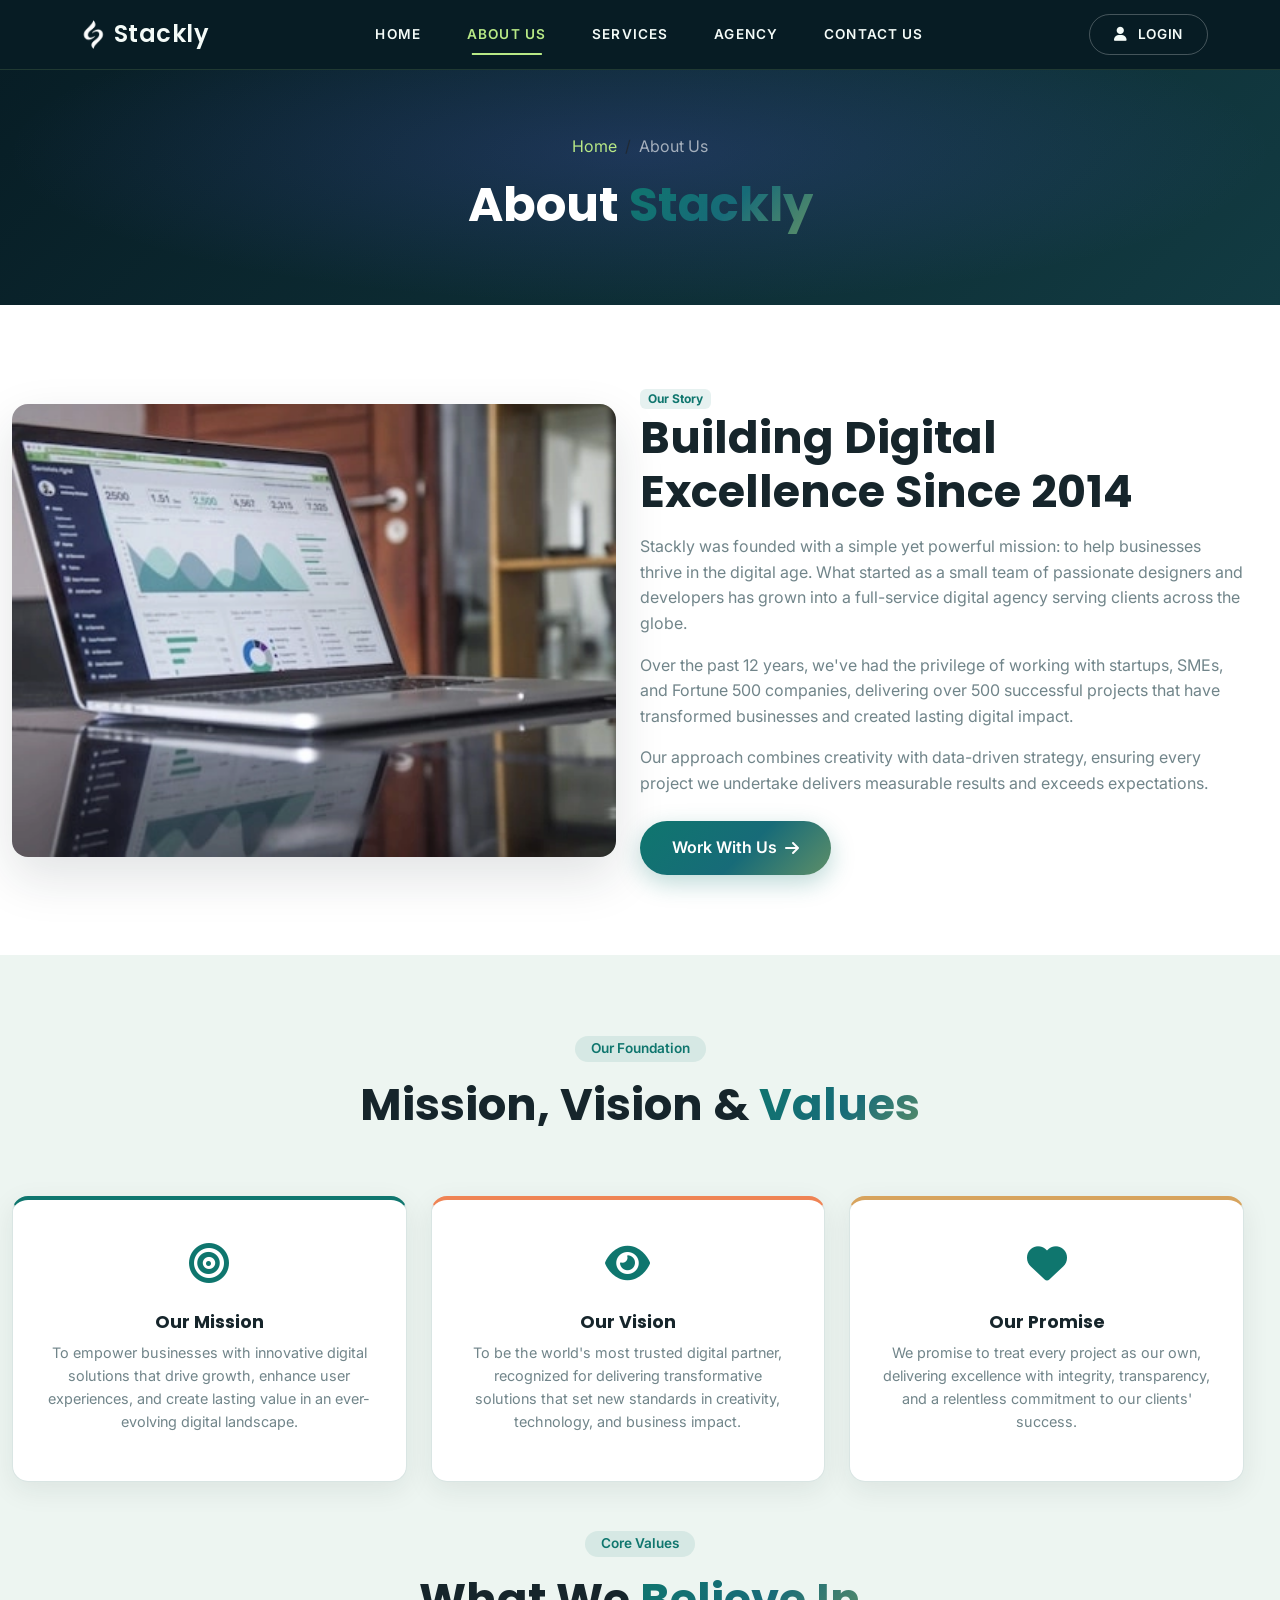
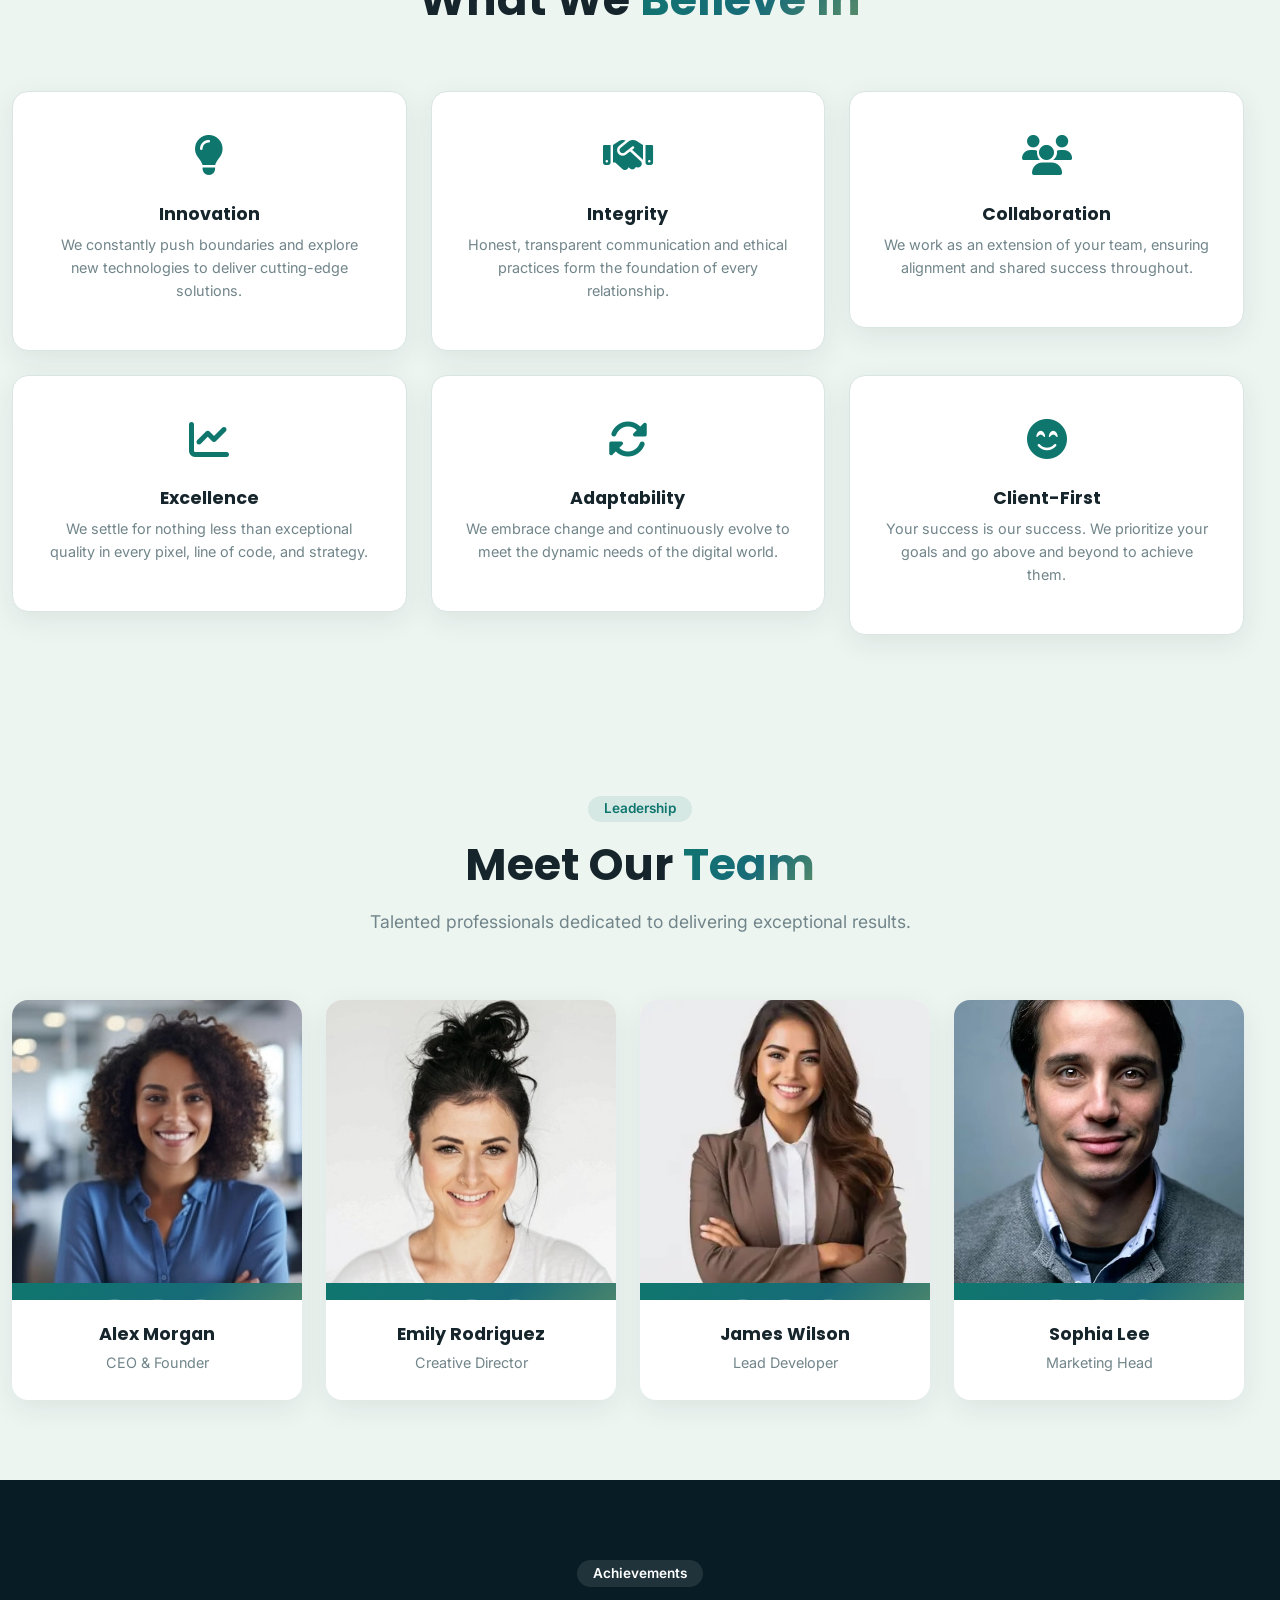
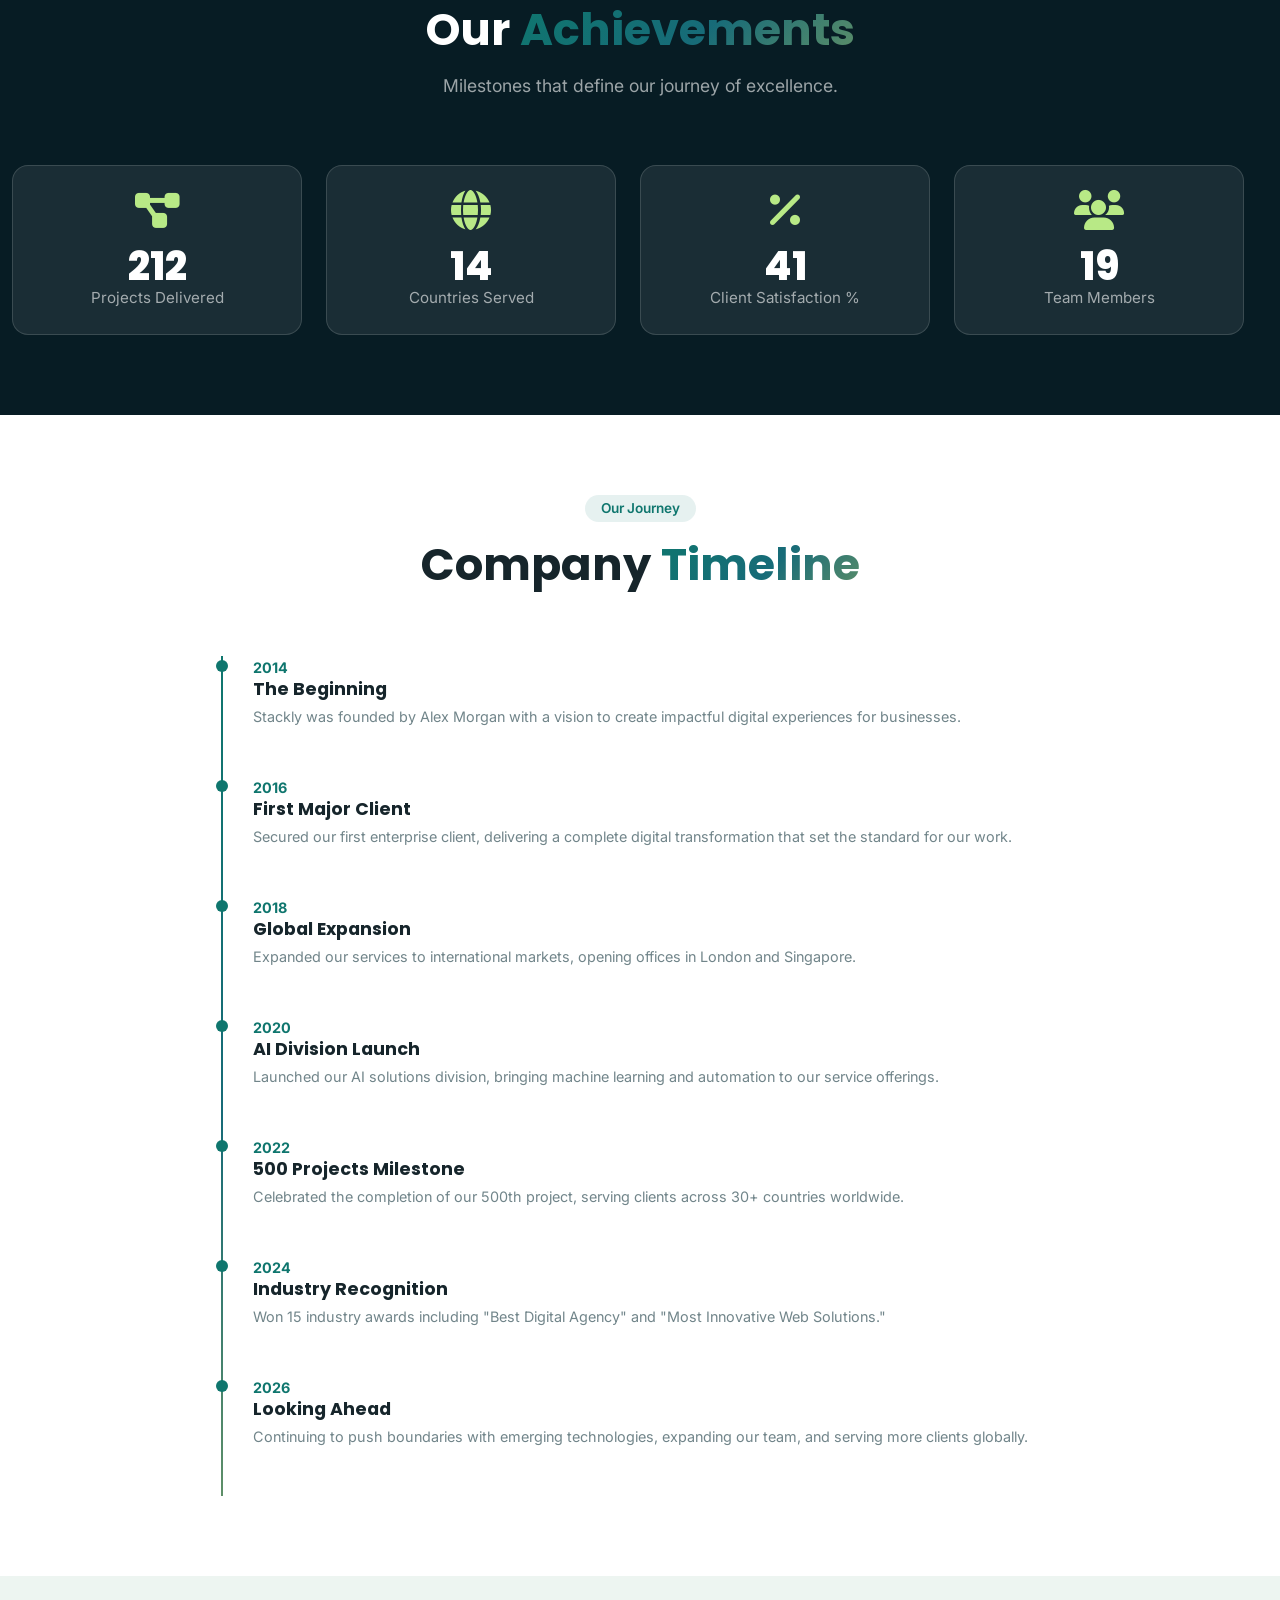
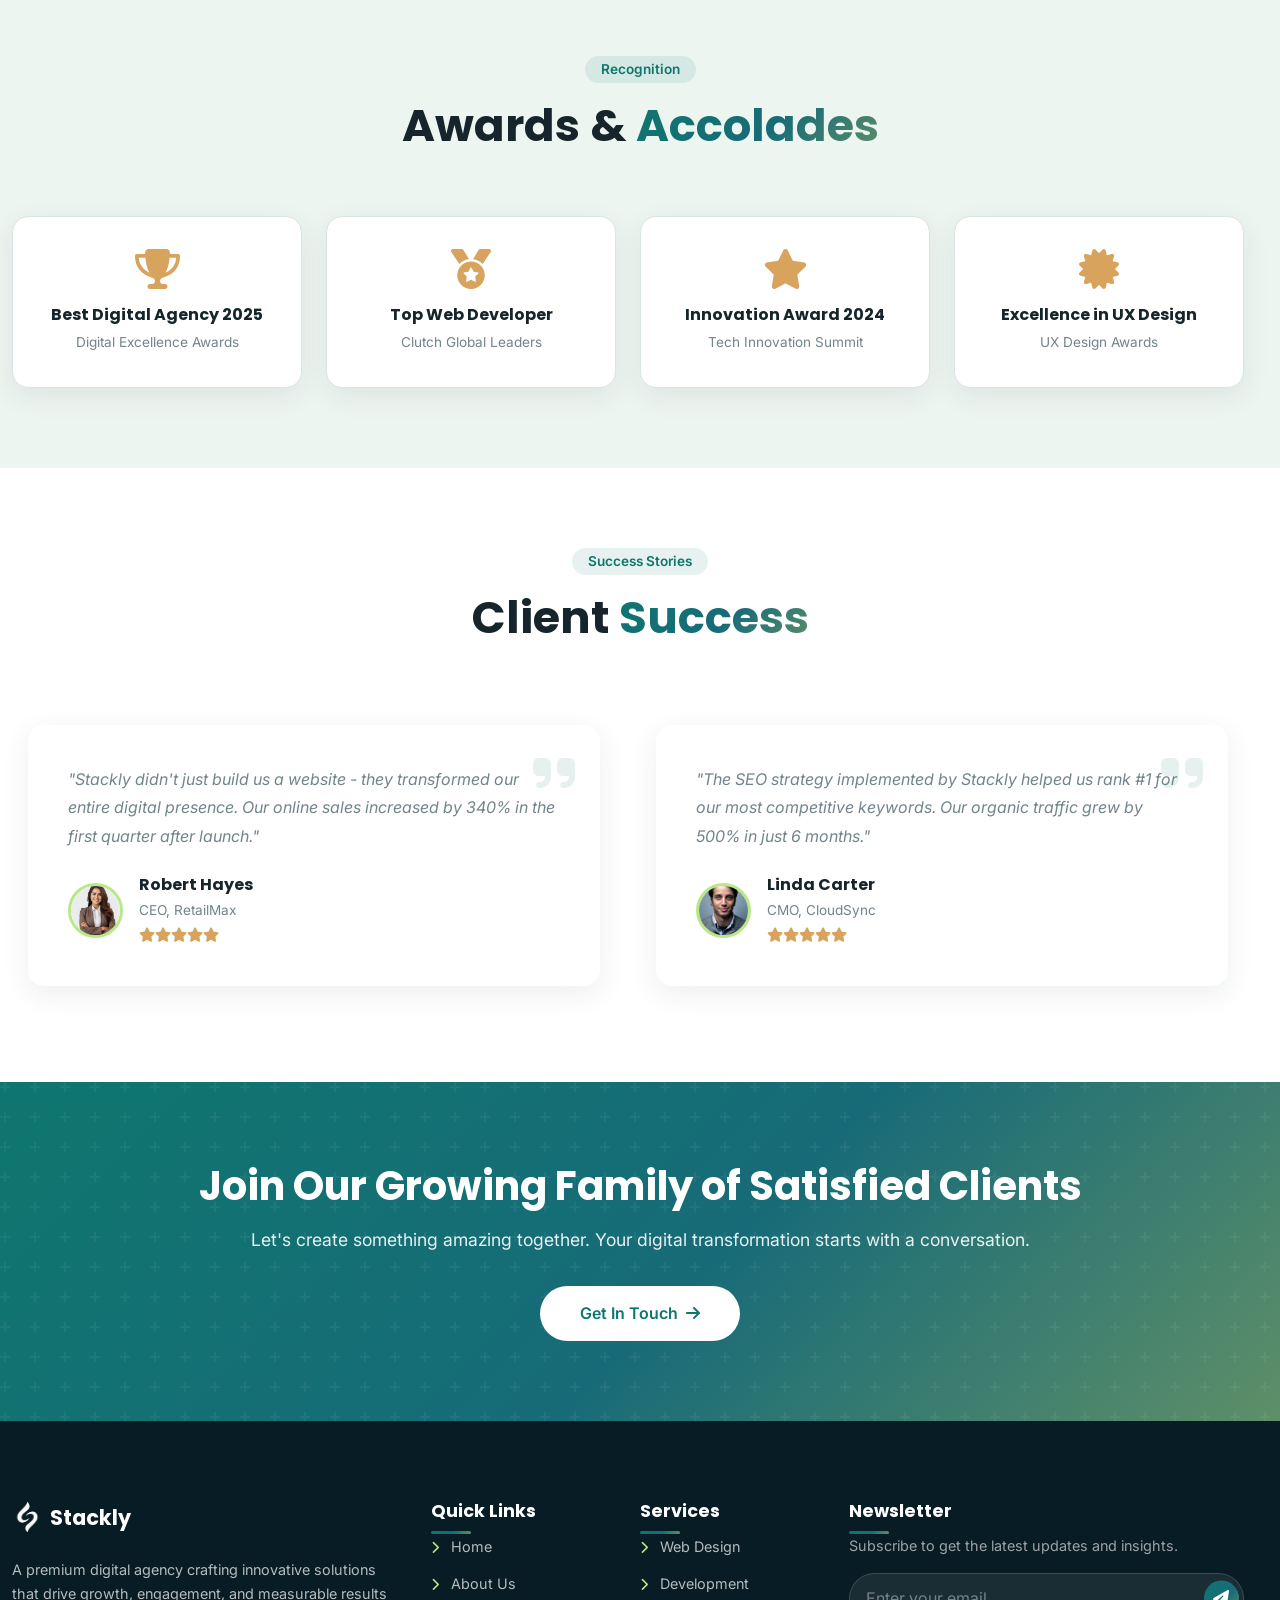
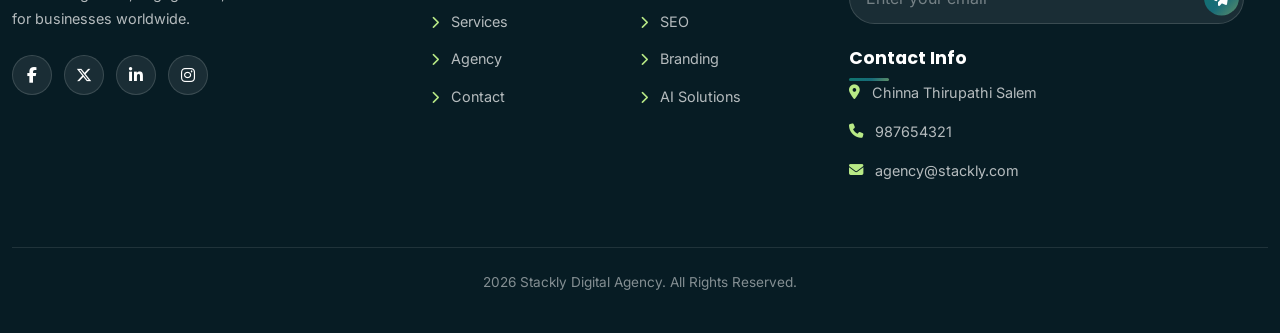
==== commit cebe2dcd: "Add files via upload" ====
--- a/about.html
+++ b/about.html
@@ -233,7 +233,7 @@
               <div class="team-social">
                 <a href="404.html"><i class="fab fa-linkedin-in"></i></a>
                 <a href="404.html"><i class="fab fa-x-twitter"></i></a>
-                <a href="404.html"><i class="fab fa-dribbble"></i></a>
+                <a href="404.html"><i class="fab fa-instagram"></i></a>
               </div>
             </div>
             <div class="team-info">
@@ -249,7 +249,7 @@
               <div class="team-social">
                 <a href="404.html"><i class="fab fa-linkedin-in"></i></a>
                 <a href="404.html"><i class="fab fa-x-twitter"></i></a>
-                <a href="404.html"><i class="fab fa-dribbble"></i></a>
+                <a href="404.html"><i class="fab fa-instagram"></i></a>
               </div>
             </div>
             <div class="team-info">
@@ -265,7 +265,7 @@
               <div class="team-social">
                 <a href="404.html"><i class="fab fa-linkedin-in"></i></a>
                 <a href="404.html"><i class="fab fa-x-twitter"></i></a>
-                <a href="404.html"><i class="fab fa-github"></i></a>
+                <a href="404.html"><i class="fab fa-instagram"></i></a>
               </div>
             </div>
             <div class="team-info">
@@ -554,12 +554,11 @@
             <span>Stackly</span>
           </a>
           <p class="footer-desc">A premium digital agency crafting innovative solutions that drive growth, engagement, and measurable results for businesses worldwide.</p>
-          <div class="footer-social">
+           <div class="footer-social">
             <a href="404.html" aria-label="Facebook"><i class="fab fa-facebook-f"></i></a>
             <a href="404.html" aria-label="Twitter"><i class="fab fa-x-twitter"></i></a>
             <a href="404.html" aria-label="LinkedIn"><i class="fab fa-linkedin-in"></i></a>
             <a href="404.html" aria-label="Instagram"><i class="fab fa-instagram"></i></a>
-            <a href="404.html" aria-label="Dribbble"><i class="fab fa-dribbble"></i></a>
           </div>
         </div>
         <div class="col-lg-2 col-md-6 mb-4 mb-lg-0">
--- a/style.css
+++ b/style.css
@@ -649,11 +649,11 @@
 .footer {
   background: var(--darker); color: rgba(255,255,255,0.7); padding: 5rem 0 0;
 }
-.footer-brand { display: flex; align-items: center; gap: 0.75rem; margin-bottom: 1.5rem; text-decoration: none; }
-.footer-brand img { width: 40px; height: 40px; border-radius: 8px; object-fit: cover; }
+.footer-brand { display: flex; align-items: center; gap: 0.5rem; margin-bottom: 1.5rem; text-decoration: none; }
+.footer-brand img { width: 30px; height: 30px; border-radius: 8px; object-fit: cover; }
 .footer-brand span { font-family: var(--font-heading); font-size: 1.3rem; font-weight: 700; color: white; }
 .footer-desc { font-size: 0.9rem; line-height: 1.7; margin-bottom: 1.5rem; }
-.footer h5 { color: white; font-size: 1.1rem; margin-bottom: 1.5rem; position: relative; padding-bottom: 0.75rem; }
+.footer h5 { color: white; font-size: 1.1rem; margin-bottom: 0rem; position: relative; padding-bottom: 0.75rem; }
 .footer h5::after {
   content: ''; position: absolute; bottom: 0; left: 0;
   width: 40px; height: 3px; background: var(--gradient-1); border-radius: 3px;
@@ -840,14 +840,14 @@
 .header-logo {
   display: flex;
   align-items: center;
-  gap: 0.75rem;
+  gap: 0.rem;
   text-decoration: none;
   flex-shrink: 0;
 }
 
 .header-logo img {
-  width: 32px;
-  height: 32px;
+  width: 42px;
+  height: 42px;
   object-fit: contain;
 }
 
--- a/responsive.css
+++ b/responsive.css
@@ -0,0 +1,64 @@
+/* Stackly responsive foundation */
+html, body { width: 100%; max-width: 100%; overflow-x: hidden; }
+img, video, iframe { max-width: 100%; }
+.container, .container-fluid { width: 100%; }
+
+@media (max-width: 1199px) {
+  .header-nav { gap: 0; }
+  .header-nav-link { padding-left: 0.8rem; padding-right: 0.8rem; font-size: 0.78rem; }
+  .hero-title { font-size: clamp(2.8rem, 6vw, 4.2rem); }
+  .hero-visual .main-img { max-width: 470px; }
+}
+
+@media (max-width: 991px) {
+  .hero { text-align: center; }
+  .hero-content { margin-bottom: 2rem; }
+  .hero-desc { margin-left: auto; margin-right: auto; }
+  .hero-btns { justify-content: center; }
+  .hero-visual { margin-top: 1rem; }
+  .hero-visual .main-img { max-width: min(78vw, 420px); margin: 0 auto; display: block; }
+  .hero-float-card { display: none !important; }
+  .timeline::before { left: 24px; }
+  .timeline-item, .timeline-item:nth-child(even) { flex-direction: column; padding-left: 64px; margin-bottom: 2rem; }
+  .timeline-content { width: 100%; }
+  .timeline-dot { left: 24px; width: 42px; height: 42px; transform: translateX(-50%); }
+  .contact-form-card { padding: 2rem; }
+  .map-container { height: 320px; }
+}
+
+@media (max-width: 767px) {
+  .section-padding { padding: 3.5rem 0; }
+  .hero { padding-top: 3rem; }
+  .hero-title { font-size: 2.35rem; }
+  .hero-desc { font-size: 1rem; }
+  .hero-btns { flex-direction: column; align-items: center; }
+  .hero-btns a { width: min(100%, 300px); justify-content: center; }
+  .section-title { font-size: 1.85rem; }
+  .section-header { margin-bottom: 2.5rem; }
+  .page-header h1, .topic-hero h1 { font-size: 2.2rem; }
+  .portfolio-card { height: 280px; }
+  .contact-form-card { padding: 1.5rem; }
+  .map-container { height: 260px; }
+  .footer { text-align: center; }
+  .footer h5::after { left: 50%; transform: translateX(-50%); }
+  .footer-brand, .footer-social, .footer-contact li { justify-content: center; }
+}
+
+@media (max-width: 575px) {
+  .header-container { padding-left: 1rem; padding-right: 1rem; }
+  .hero-title { font-size: 1.9rem; }
+  .hero-badge { font-size: 0.74rem; }
+  .section-title { font-size: 1.6rem; }
+  .stat-number { font-size: 2rem; }
+  .portfolio-card { height: 230px; }
+  .team-card .team-img { height: 230px; }
+  .service-detail-card .service-img { height: 175px; }
+  .contact-info-card, .business-hours { padding: 1.4rem; }
+  .hours-list li { gap: 1rem; font-size: 0.8rem; }
+  .btn-primary-glow, .btn-outline-light, .btn-cta-white { padding: 0.75rem 1.35rem; font-size: 0.88rem; }
+}
+
+@media (prefers-reduced-motion: reduce) {
+  *, *::before, *::after { animation-duration: 0.01ms !important; animation-iteration-count: 1 !important; transition-duration: 0.01ms !important; }
+  .brands-track { animation: none; }
+}
